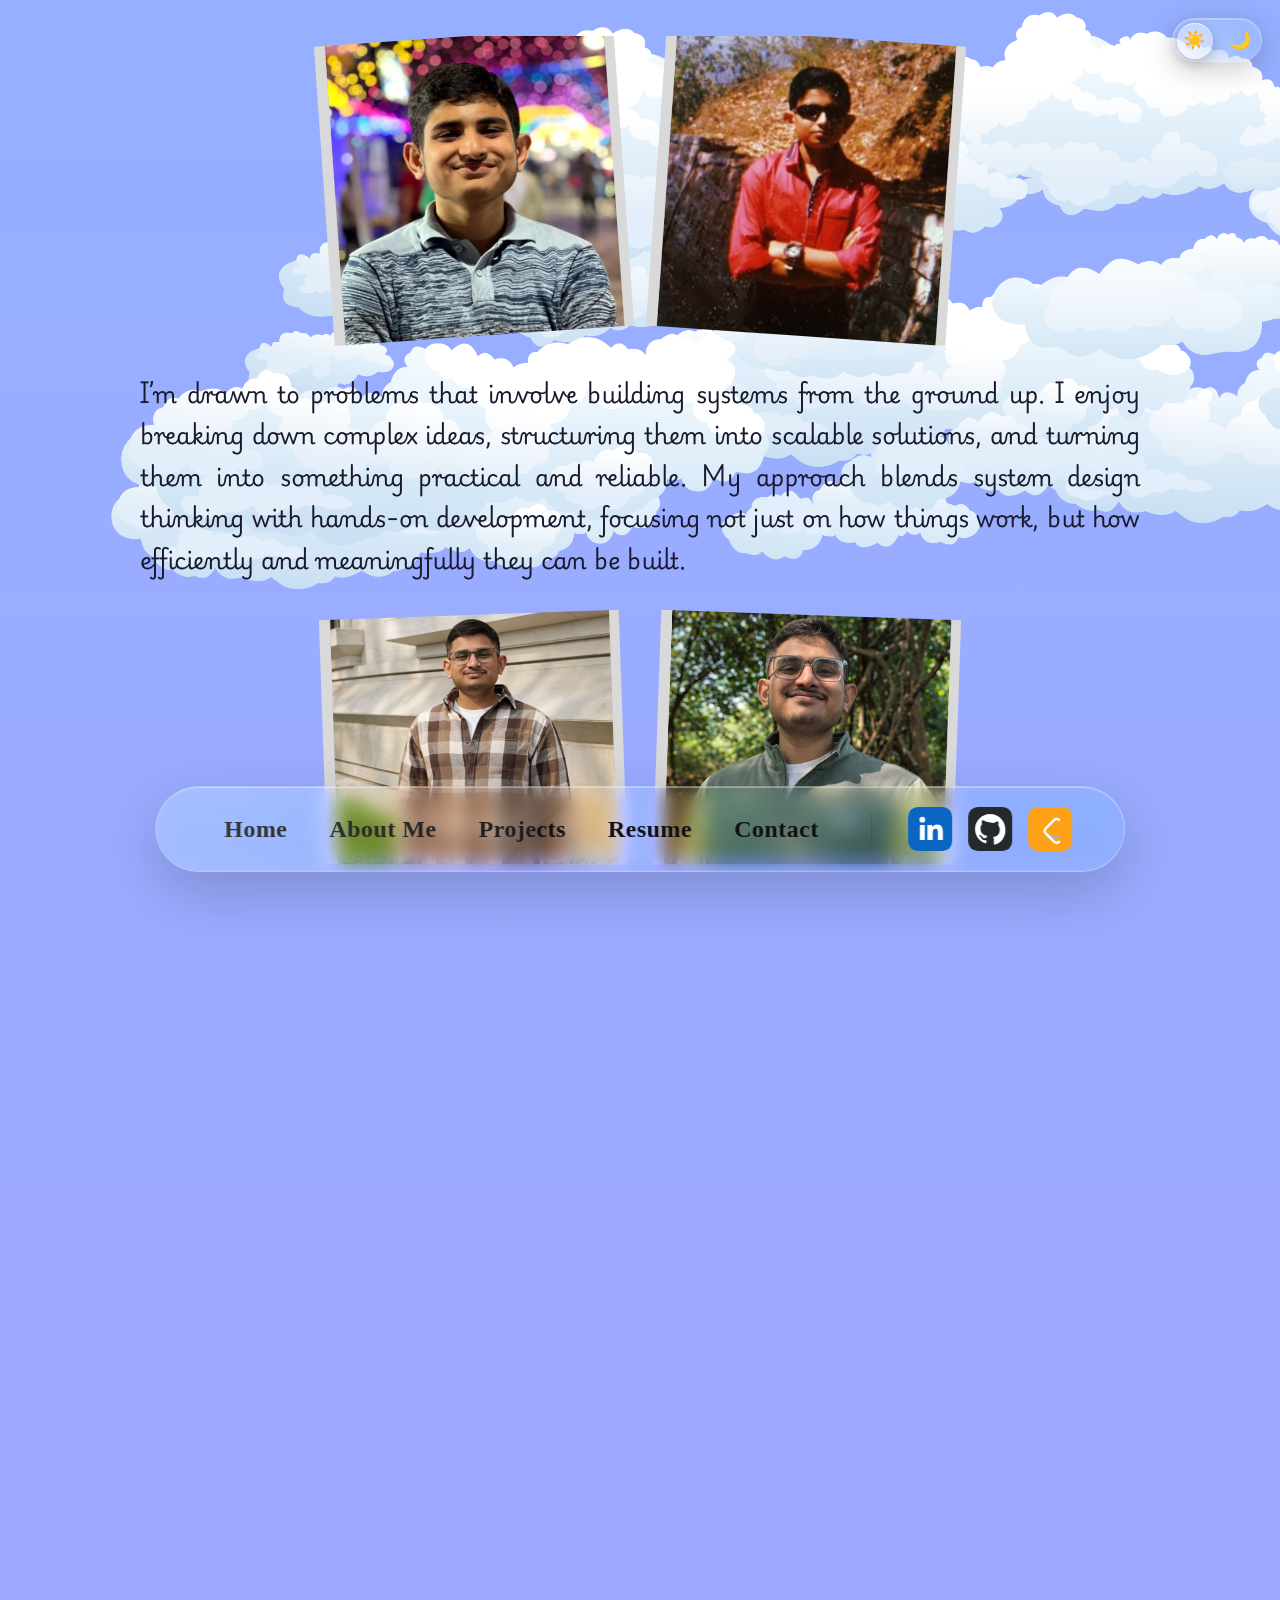
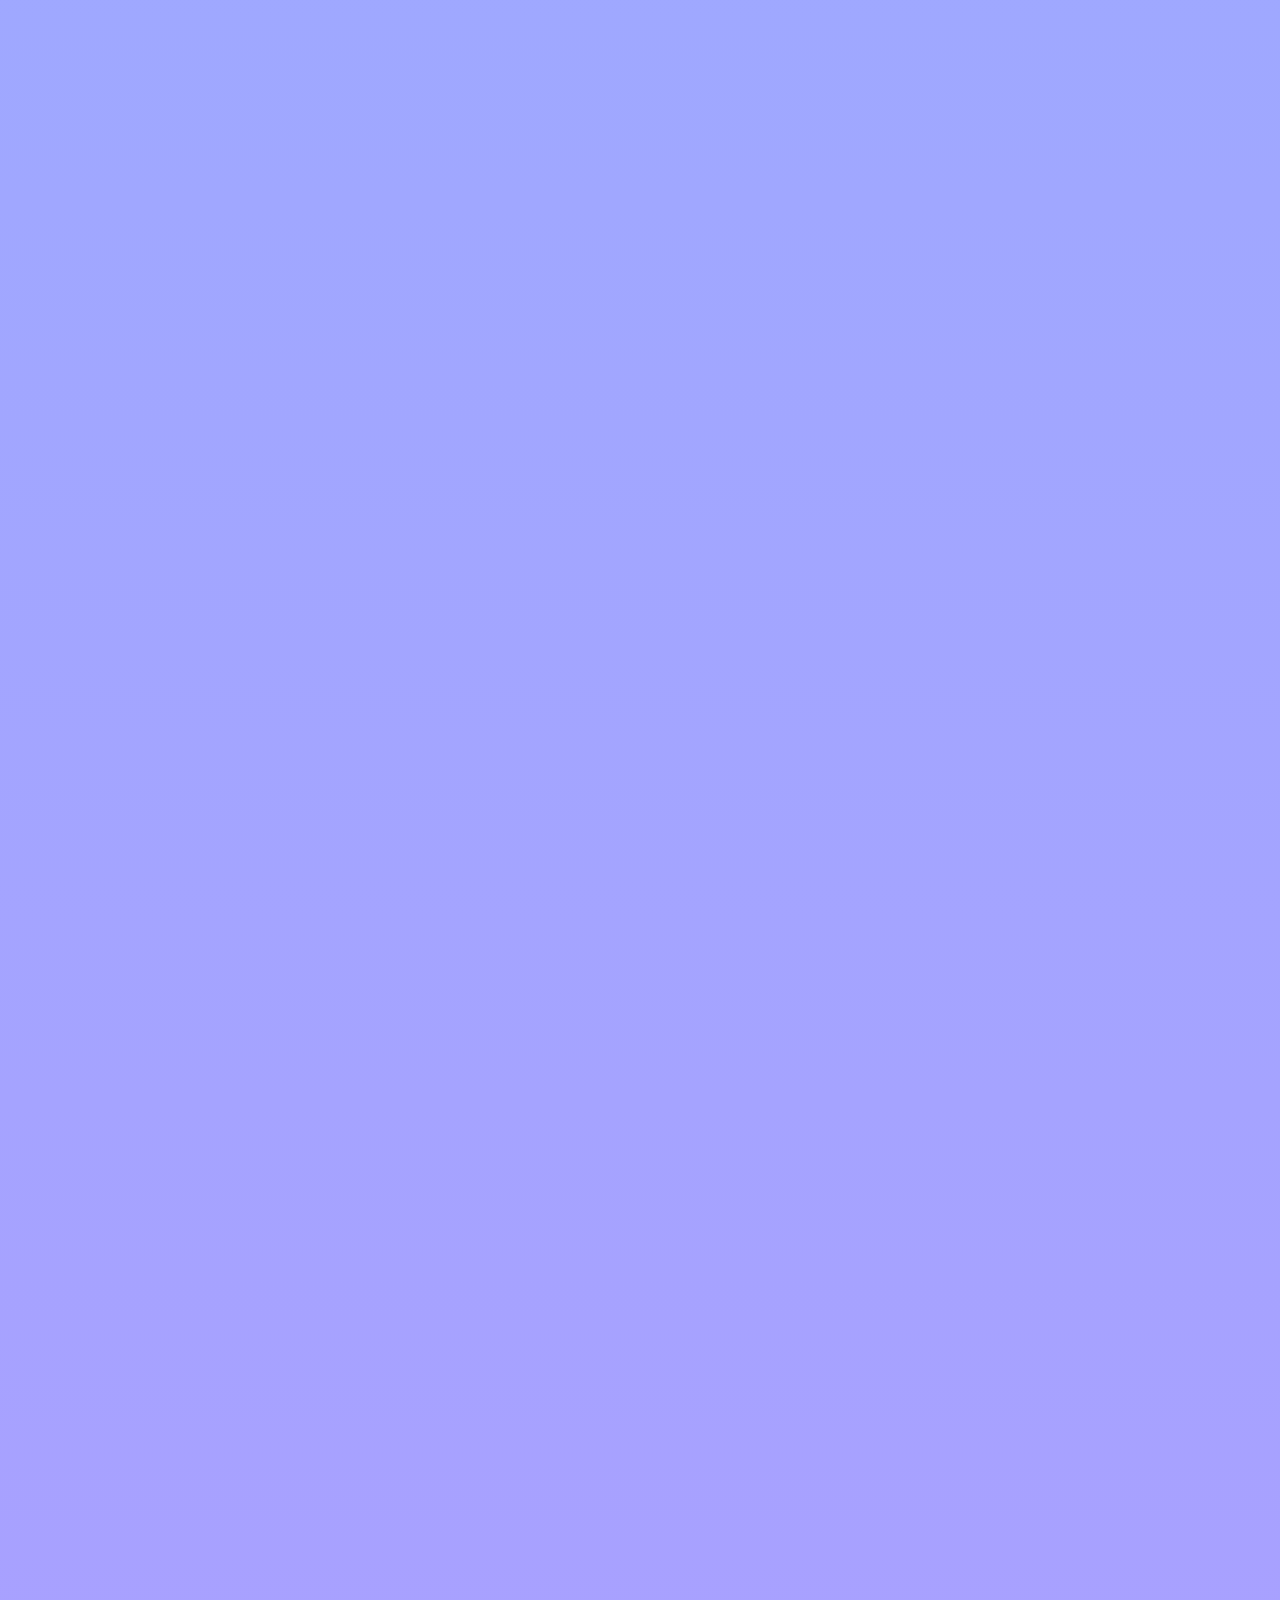
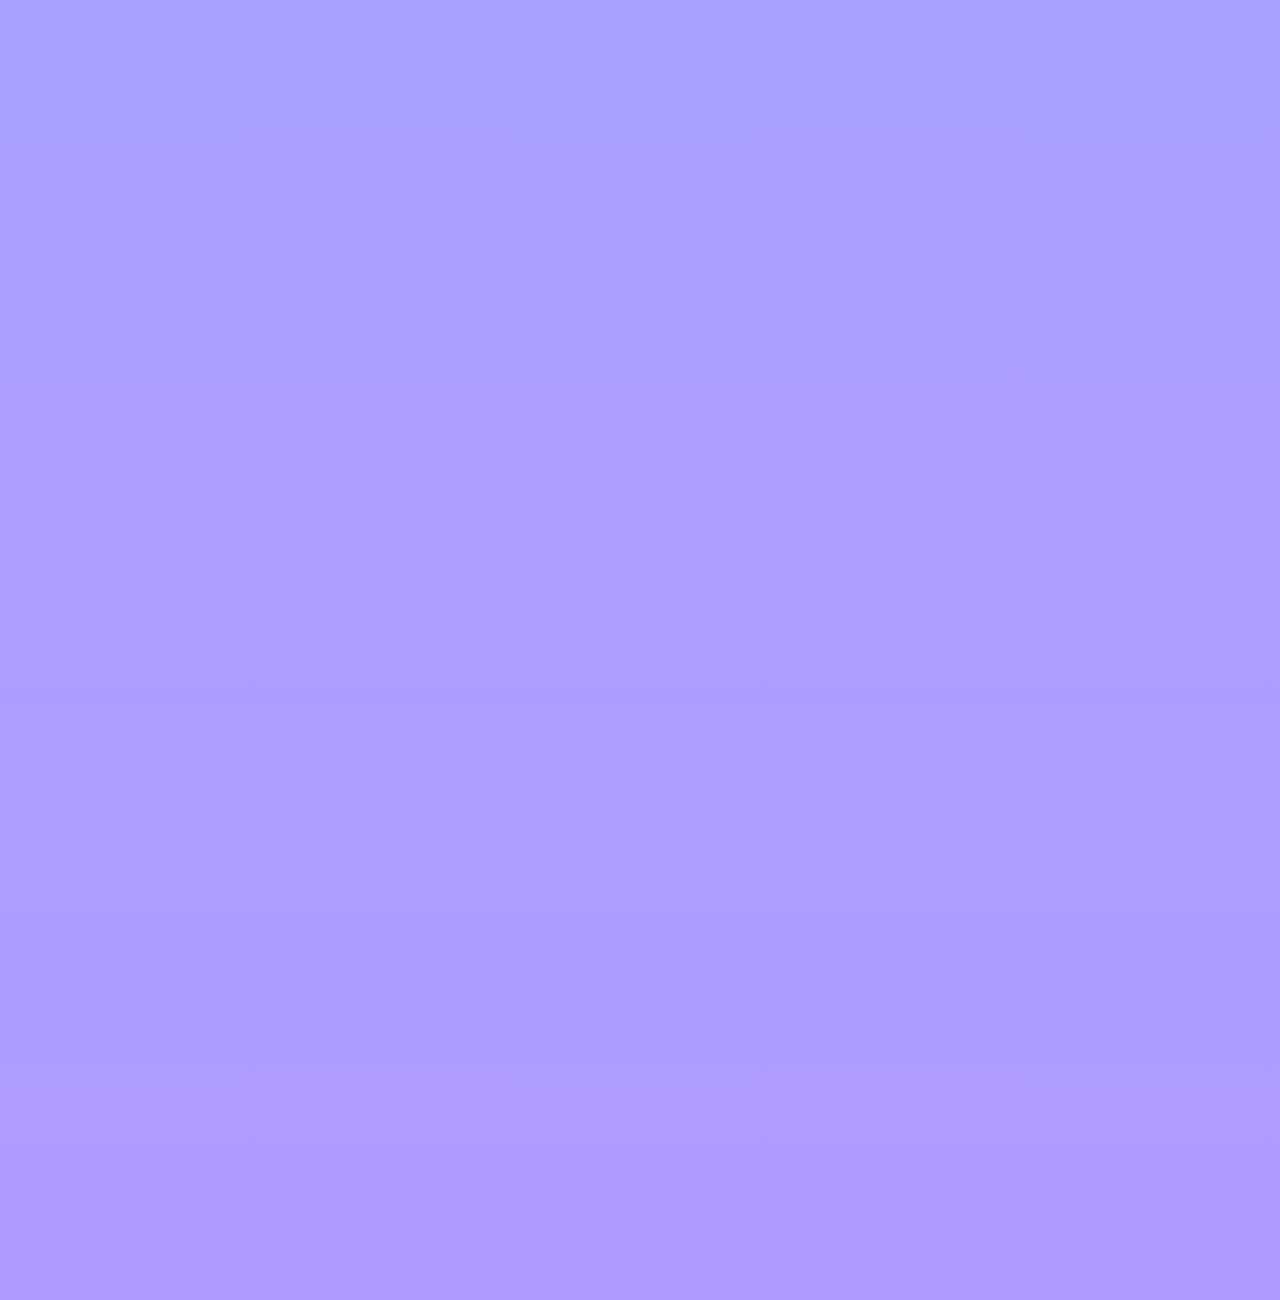
==== about.html @ 03254661 "Initial Commit" ====
<!DOCTYPE html>
<html lang="en" data-theme="light">

<head>
    <meta charset="UTF-8">
    <meta name="viewport" content="width=device-width, initial-scale=1.0">
    <title>About Me — Sushobhit Chattaraj</title>
    <link rel="stylesheet" href="about.css" />
</head>

<body>

    <div id="sky"></div>
    <div class="particles" id="particles"></div>

    <!-- Theme toggle — identical to index -->
    <div class="theme-slider" id="themeBtn">
        <div class="slider-track">
            <span class="icon sun">☀️</span>
            <span class="icon moon">🌙</span>
            <div class="slider-thumb" id="themeThumb"></div>
        </div>
    </div>

    <!-- ── SECTION 1: HERO ── -->
    <div class="about-section" id="sec1">
        <div class="hero-content">
            <p class="hero-intro">
                Hey, I'm <strong>Sushobhit Chattaraj</strong>, a <strong>fresher</strong> passionate about building
                <strong>scalable systems and intelligent applications</strong>. I work across
                <strong>backend development and applied AI</strong>, and have had the opportunity to work with the
                <strong>Indian Army</strong> on real-world systems.
            </p>
            <p class="hero-sub">Let me take you through my personal space.<br>Scroll down to continue</p>
        </div>
        <div class="hero-polaroid" id="heroPolaroid">
        </div>
    </div>

    <!-- ── SECTION 2: 4 photos + text ── -->
    <div class="about-section" id="sec2">
        <div class="photo-text-layout">
            <div class="photo-row top-row">
                <div class="polaroid tilt-left"><img src="i2.jpg" alt="" /></div>
                <div class="polaroid tilt-right"><img src="i3.jpg" alt="" /></div>
            </div>
            <p class="section-para">
                I’m drawn to problems that involve building systems from the ground up.
                I enjoy breaking down complex ideas, structuring them into scalable solutions,
                and turning them into something practical and reliable.
                My approach blends system design thinking with hands-on development,
                focusing not just on how things work, but how efficiently and meaningfully
                they can be built.
            </p>
            <div class="photo-row bottom-row">
                <div class="polaroid tilt-left-sm"><img src="i4.jpg" alt="" /></div>
                <div class="polaroid tilt-right-sm"><img src="i1.jpg" alt="" /></div>
            </div>
        </div>
    </div>

    <!-- ── SECTION 3: 6 photos + text ── -->
    <div class="about-section" id="sec3">
        <div class="photo-text-layout">
            <div class="photo-row top-row three-col">
                <div class="polaroid tilt-left"><img src="i6.jpg" alt="" /></div>
                <div class="polaroid tilt-none"><img src="i7.jpg" alt="" /></div>
                <div class="polaroid tilt-right"><img src="i8.jpg" alt="" /></div>
            </div>
            <p class="section-para">
                Engineering wasn’t always a clear decision, but it grew on me over time. My parents never forced it,
                though
                somewhere along the way they shaped this image in my mind that engineers build things that matter. As I
                explored
                it more, I found myself drawn to problem solving—especially in AI. At the same time, I understood that
                strong
                systems matter just as much, which led me to explore backend development alongside it, building a more
                balanced
                foundation.
            </p>
            <div class="photo-row bottom-row three-col">
                <div class="polaroid tilt-right-sm"><img src="i9.jpg" alt="" /></div>
                <div class="polaroid tilt-none"><img src="i10.jpg" alt="" /></div>
                <div class="polaroid tilt-left-sm"><img src="i11.jpg" alt="" /></div>
            </div>
        </div>
    </div>

    <!-- ── SECTION 4: 4 photos + text ── -->
    <div class="about-section" id="sec4">
        <div class="photo-text-layout">
            <div class="photo-row top-row">
                <div class="polaroid tilt-right"><img src="i12.jpg" alt="" /></div>
                <div class="polaroid tilt-left"><img src="i13.jpg" alt="" /></div>
            </div>
            <p class="section-para">
                Outside of screens, I spend time playing chess and cricket, and occasionally trying my hand at cooking
                my
                favourite meals — usually with friends around. These little breaks help me reset and think differently
                about
                problems and people. And just to be clear, enjoying these things doesn’t necessarily mean I’m good at
                them —
                I mostly just show up, try, and have fun (with very questionable results).
            </p>
            <div class="photo-row bottom-row">
                <div class="polaroid tilt-left-sm"><img src="i14.jpg" alt="" /></div>
                <div class="polaroid tilt-right-sm"><img src="i15.jpg" alt="" /></div>
            </div>
        </div>
    </div>

    <!-- ── SECTION 5: 5 photos + text ── -->
    <div class="about-section" id="sec5">
        <div class="photo-text-layout">
            <div class="photo-row top-row three-col">
                <div class="polaroid tilt-left"><img src="i16.jpg" alt="" /></div>
                <div class="polaroid tilt-right"><img src="i17.jpg" alt="" /></div>
                <div class="polaroid tilt-left-sm"><img src="i18.jpg" alt="" /></div>
            </div>
            <p class="section-para">
               I’m still early in my journey, but I value building things that are thoughtful, efficient, and grounded in real use. For me, progress comes from consistently learning, refining ideas, and turning them into something meaningful over time.
            </p>
            <div class="photo-row bottom-row two-col-center">
                <div class="polaroid tilt-right-sm"><img src="i19.jpg" alt="" /></div>
                <div class="polaroid tilt-left"><img src="i5.jpg" alt="" /></div>
            </div>
        </div>
    </div>

    <div class="about-section" id="sec6">
        <div class="contact-container">
            <div class="contact-content">
                <h2 class="contact-title">Contact</h2>
                <p class="contact-sub">Let's turn ideas into something meaningful</p>
                <div class="contact-links">
                    <a href="mailto:csushobhit5515@gmail.com" class="contact-mail">
                        <svg viewBox="0 0 24 24" fill="none" stroke="currentColor" stroke-width="1.8">
                            <rect x="2" y="4" width="20" height="16" rx="2" />
                            <path d="M2 7l10 7 10-7" />
                        </svg>
                        csushobhit5515@gmail.com
                    </a>
                    <a href="#" class="contact-social" title="LinkedIn">
                        <svg viewBox="0 0 32 32">
                            <rect width="32" height="32" rx="7" fill="#0A66C2" />
                            <path
                                d="M8.5 13h3.6V24H8.5zm1.8-1.7a2.1 2.1 0 1 1 0-4.2 2.1 2.1 0 0 1 0 4.2zm3.7 1.7h3.45v1.51h.05a3.8 3.8 0 0 1 3.4-1.87c3.65 0 4.33 2.4 4.33 5.53V24h-3.6v-5.25c0-1.25-.02-2.86-1.74-2.86-1.75 0-2.02 1.37-2.02 2.77V24H14z"
                                fill="#fff" />
                        </svg>
                    </a>
                </div>
            </div>
            <div class="contact-earth">
                <img src="earth.png" class="earth-img" id="earthImg" alt="Earth" />
            </div>
        </div>
    </div>

 <nav class="glass-nav">
  <div class="nav-links">
    <a href="index.html" class="nav-link">Home</a>
    <a href="about.html" class="nav-link">About Me</a>
    <a href="project.html" class="nav-link">Projects</a>
    <a href="https://drive.google.com/file/d/1rkzDHV0mvofhrqByRTvXyIO78OkvjjfY/view?usp=sharing" class="nav-link" target="_blank" rel="noopener noreferrer">Resume</a>
    <a href="#" class="nav-link" onclick="window.scrollTo({top: document.body.scrollHeight, behavior: 'smooth'}); return false;">Contact</a>
  </div>
  <div class="nav-sep"></div>
  <div class="nav-icons">
    <!-- LinkedIn -->
    <a href="https://www.linkedin.com/in/sushobhit-chattaraj-410b2a253/" class="nav-icon-btn" title="LinkedIn" target="_blank" rel="noopener noreferrer">
      <svg viewBox="0 0 32 32">
        <rect width="32" height="32" rx="7" fill="#0A66C2" />
        <path
          d="M8.5 13h3.6V24H8.5zm1.8-1.7a2.1 2.1 0 1 1 0-4.2 2.1 2.1 0 0 1 0 4.2zm3.7 1.7h3.45v1.51h.05a3.8 3.8 0 0 1 3.4-1.87c3.65 0 4.33 2.4 4.33 5.53V24h-3.6v-5.25c0-1.25-.02-2.86-1.74-2.86-1.75 0-2.02 1.37-2.02 2.77V24H14z"
          fill="#fff" />
      </svg>
    </a>
    <!-- GitHub -->
    <a href="https://github.com/Csushobhit" class="nav-icon-btn" title="GitHub" target="_blank" rel="noopener noreferrer">
      <svg viewBox="0 0 32 32">
        <rect width="32" height="32" rx="7" fill="#24292e" />
        <path fill-rule="evenodd"
          d="M16 5C9.93 5 5 9.93 5 16c0 4.86 3.15 8.98 7.52 10.44.55.1.75-.24.75-.52l-.02-1.84c-3.06.66-3.7-1.47-3.7-1.47-.5-1.27-1.22-1.6-1.22-1.6-1-.68.07-.67.07-.67 1.1.08 1.68 1.13 1.68 1.13.98 1.68 2.57 1.2 3.2.91.1-.7.38-1.19.69-1.46-2.44-.28-5.01-1.22-5.01-5.43 0-1.2.43-2.18 1.13-2.95-.11-.28-.49-1.4.11-2.9 0 0 .92-.3 3.01 1.12A10.47 10.47 0 0 1 16 11.26c.93.01 1.87.13 2.74.37 2.09-1.42 3.01-1.12 3.01-1.12.6 1.5.22 2.62.11 2.9.7.77 1.13 1.75 1.13 2.95 0 4.22-2.57 5.15-5.02 5.42.4.34.74 1.01.74 2.03l-.01 3.02c0 .29.19.63.75.52A10.51 10.51 0 0 0 27 16C27 9.93 22.07 5 16 5z"
          fill="#fff" />
      </svg>
    </a>
    <!-- LeetCode -->
    <a href="https://leetcode.com/u/sushobhitchattaraj/" class="nav-icon-btn" title="LeetCode" target="_blank" rel="noopener noreferrer">
      <svg viewBox="0 0 32 32">
        <rect width="32" height="32" rx="7" fill="#FFA116" />
        <path d="M22.35 22.9H13.5a.9.9 0 0 1 0-1.8h8.85a.9.9 0 1 1 0 1.8z" fill="#B3B3B3" />
        <path
          d="M20.7 27a3.3 3.3 0 0 1-2.35-.98l-6.3-6.3a3.3 3.3 0 0 1 0-4.67l6.3-6.3a3.32 3.32 0 0 1 4.68 0 .9.9 0 0 1-1.27 1.27 1.52 1.52 0 0 0-2.15 0l-6.3 6.3a1.52 1.52 0 0 0 0 2.15l6.3 6.3a1.52 1.52 0 0 0 2.15 0 .9.9 0 0 1 1.27 1.27A3.3 3.3 0 0 1 20.7 27z"
          fill="#fff" />
        <path d="M24.53 19.77H20.1a.9.9 0 1 1 0-1.8h4.43a.9.9 0 1 1 0 1.8z" fill="#FFA116" />
      </svg>
    </a>
  </div>
</nav>
    <!-- Scroll driver — 6 sections × ~100vh each -->
    <div class="scroll-driver"></div>

    <script src="about.js"></script>
</body>

</html>
---- about.css ----
@import url('https://fonts.googleapis.com/css2?family=Roboto+Mono:wght@400;700&family=Space+Grotesk:wght@700&family=EB+Garamond:wght@400;600;700;800&display=swap');
@import url('https://fonts.googleapis.com/css2?family=Playwrite+US+Modern:wght@100..400&display=swap');

/* ── RESET ── */
* {
    margin: 0;
    padding: 0;
    box-sizing: border-box;
}

body {
    min-height: 100vh;
    transition: background 0.8s ease, background-image 0.8s ease, color 0.5s ease;
    overflow-y: auto;
}

html,
body {
    overflow-x: hidden;
}

/* ══════════════════════════════════════════════════════════
   LIGHT MODE
══════════════════════════════════════════════════════════ */
[data-theme="light"] body {
    background-image: linear-gradient(rgb(150, 175, 255), rgb(175, 155, 255));
}

[data-theme="light"] .particles {
    display: none;
}

[data-theme="light"] #sky {
    display: block;
}

/* ══════════════════════════════════════════════════════════
   DARK MODE
══════════════════════════════════════════════════════════ */
[data-theme="dark"] body {
    background: radial-gradient(ellipse at bottom,
            #061427 0%,
            #020611 45%,
            #000000 100%);
}

[data-theme="dark"] body::before {
    content: "";
    position: fixed;
    width: 100%;
    height: 100%;
    background: radial-gradient(circle at 50% 85%, rgba(20, 60, 160, 0.10), transparent 10%);
    pointer-events: none;
    z-index: 0;
}

[data-theme="dark"] body::after {
    content: "";
    position: fixed;
    width: 100%;
    height: 100%;
    background: radial-gradient(circle, transparent 10%, rgba(0, 0, 0, 0.65));
    pointer-events: none;
    z-index: 1;
}

[data-theme="dark"] #sky {
    display: none;
}

[data-theme="dark"] .particles {
    display: block;
}

/* ══════════════════════════════════════════════════════════
   SKY & CLOUDS
══════════════════════════════════════════════════════════ */
#sky {
    height: 100vh;
    width: 100vw;
    position: fixed;
    top: 0;
    left: 0;
    z-index: 0;
}

@keyframes moveUp {
    from {
        transform: translateY(0);
    }

    to {
        transform: translateY(-100vh);
    }
}

@keyframes fadeIn {
    from {
        opacity: 0;
    }

    to {
        opacity: 1;
    }
}

.cloud {
    position: absolute;
    opacity: 0;
    animation: moveUp 60s linear infinite, fadeIn 2s ease-in forwards;
}

/* ══════════════════════════════════════════════════════════
   PARTICLES / STARS / METEORS
══════════════════════════════════════════════════════════ */
.particles {
    position: fixed;
    top: 0;
    left: 0;
    width: 100vw;
    height: 100vh;
    z-index: 2;
    pointer-events: none;
}

.star {
    position: absolute;
    background: rgba(255, 255, 255, 0.8);
    border-radius: 50%;
    box-shadow: 0 0 12px rgba(255, 255, 255, 0.7);
}

@keyframes twinkle {

    0%,
    100% {
        opacity: 0.8;
        transform: scale(1);
    }

    50% {
        opacity: 0.3;
        transform: scale(1.2);
    }
}

@keyframes drift {
    0% {
        transform: translate(0, 0);
    }

    50% {
        transform: translate(20px, -30px);
    }

    100% {
        transform: translate(0, 0);
    }
}

.meteor {
    position: absolute;
    width: 4px;
    height: 140px;
    background: linear-gradient(rgba(255, 255, 255, 1), rgba(255, 255, 255, 0.5), transparent);
    opacity: 0;
    transform: rotate(45deg);
    pointer-events: none;
    box-shadow: 0 0 12px rgba(255, 255, 255, 0.8);
}

@keyframes meteorFall {
    0% {
        opacity: 0;
        transform: translate(0, 0) rotate(45deg);
    }

    10% {
        opacity: 1;
    }

    90% {
        opacity: 1;
    }

    100% {
        opacity: 0;
        transform: translate(-800px, 800px) rotate(45deg);
    }
}

/* ══════════════════════════════════════════════════════════
   THEME TOGGLE — identical to index
══════════════════════════════════════════════════════════ */
.theme-slider {
    position: fixed;
    top: 18px;
    right: 18px;
    z-index: 100;
    width: 90px;
    height: 44px;
    cursor: pointer;
}

.slider-track {
    width: 100%;
    height: 100%;
    border-radius: 999px;
    display: flex;
    align-items: center;
    justify-content: space-between;
    padding: 0 10px;
    background: rgba(255, 255, 255, 0.10);
    backdrop-filter: blur(24px) saturate(180%);
    -webkit-backdrop-filter: blur(24px) saturate(180%);
    border: 1px solid rgba(255, 255, 255, 0.25);
    box-shadow:
        inset 0 1px 0 rgba(255, 255, 255, 0.3),
        0 8px 30px rgba(0, 0, 0, 0.2);
    position: relative;
}

.icon {
    font-size: 18px;
    z-index: 2;
}

.slider-thumb {
    position: absolute;
    top: 4px;
    left: 4px;
    width: 36px;
    height: 36px;
    border-radius: 50%;
    background: rgba(255, 255, 255, 0.35);
    backdrop-filter: blur(16px);
    -webkit-backdrop-filter: blur(16px);
    box-shadow:
        inset 0 1px 0 rgba(255, 255, 255, 0.6),
        0 4px 14px rgba(0, 0, 0, 0.25);
    transition: transform 0.4s cubic-bezier(0.4, 0, 0.2, 1);
}

[data-theme="dark"] .slider-thumb {
    transform: translateX(46px);
}

/* ══════════════════════════════════════════════════════════
   GLASSMORPHIC NAVBAR — identical to index
══════════════════════════════════════════════════════════ */
.glass-nav {
    position: fixed;
    bottom: 28px;
    left: 50%;
    transform: translateX(-50%);
    z-index: 60;
    display: flex;
    align-items: center;
    gap: 36px;
    padding: 20px 52px;
    background: rgba(255, 255, 255, 0.06);
    backdrop-filter: blur(10px) saturate(200%);
    -webkit-backdrop-filter: blur(40px) saturate(200%);
    border: 1px solid rgba(255, 255, 255, 0.25);
    border-radius: 999px;
    box-shadow:
        inset 0 1px 0 rgba(255, 255, 255, 0.35),
        inset 0 -1px 0 rgba(255, 255, 255, 0.08),
        0 20px 60px rgba(0, 0, 0, 0.18);
}

.glass-nav::before {
    content: '';
    position: absolute;
    inset: 0;
    border-radius: inherit;
    background: linear-gradient(135deg,
            rgba(255, 255, 255, 0.20) 0%,
            rgba(255, 255, 255, 0.05) 40%,
            transparent 10%);
    pointer-events: none;
}

[data-theme="dark"] .glass-nav {
    background: rgba(10, 18, 45, 0.35);
    border-color: rgba(255, 255, 255, 0.10);
    box-shadow:
        inset 0 1px 0 rgba(255, 255, 255, 0.10),
        inset 0 -1px 0 rgba(255, 255, 255, 0.04),
        0 20px 70px rgba(0, 0, 0, 0.65);
}

.nav-links {
    display: flex;
    gap: 10px;
}

.nav-link {
    font-family: Georgia, 'Times New Roman', Times, serif;
    font-size: 24px;
    font-weight: 600;
    color: #111;
    text-decoration: none;
    padding: 8px 16px;
    border-radius: 12px;
    white-space: nowrap;
    letter-spacing: 0.02em;
    transition: color 0.2s ease, background 0.2s ease;
}

.nav-link:hover {
    color: #4f46e5;
    background: rgba(99, 102, 241, 0.08);
}

.nav-link--active {
    color: #4f46e5;
    background: rgba(99, 102, 241, 0.08);
}

[data-theme="dark"] .nav-link {
    color: #e6e6f0;
}

[data-theme="dark"] .nav-link:hover,
[data-theme="dark"] .nav-link--active {
    color: #a5b4fc;
    background: rgba(165, 180, 252, 0.08);
}

.nav-sep {
    width: 1px;
    height: 32px;
    background: rgba(0, 0, 0, 0.12);
    flex-shrink: 0;
}

[data-theme="dark"] .nav-sep {
    background: rgba(255, 255, 255, 0.10);
}

.nav-icons {
    display: flex;
    gap: 16px;
    align-items: center;
}

.nav-icon-btn {
    width: 44px;
    height: 44px;
    display: flex;
    align-items: center;
    justify-content: center;
    border-radius: 12px;
    transition: transform 0.22s cubic-bezier(0.34, 1.56, 0.64, 1), box-shadow 0.22s ease;
}

.nav-icon-btn:hover {
    transform: scale(1.15) translateY(-3px);
    box-shadow: 0 12px 28px rgba(0, 0, 0, 0.28);
}

.nav-icon-btn svg {
    width: 100%;
    height: 100%;
    border-radius: 8px;
    display: block;
}

/* ══════════════════════════════════════════════════════════
   SCROLL DRIVER
══════════════════════════════════════════════════════════ */
.scroll-driver {
    height: 500vh;
    position: relative;
    z-index: 0;
    pointer-events: none;
}

/* ══════════════════════════════════════════════════════════
   SECTIONS — base: fixed, centered, hidden
══════════════════════════════════════════════════════════ */
.about-section {
    position: fixed;
    inset: 0;
    z-index: 5;
    display: flex;
    align-items: center;
    justify-content: center;
}




/* ══════════════════════════════════════════════════════════
   SECTION 1 — HERO
══════════════════════════════════════════════════════════ */
.hero-content {
    text-align: center;
    max-width: 10000px;
    padding: 0 5%;
    z-index: 6;
    transform: translateY(0);
    opacity: 1;
    transition: opacity 0.8s ease, transform 0.8s ease;
}

.hero-intro {
    font-family: 'EB Garamond', serif;
    font-size: clamp(34px, 5vw, 80px);
    color: #fff;
    line-height: 1.6;
    letter-spacing: 0.01em;
    text-shadow: 0 2px 20px rgba(0, 0, 0, 0.25);
}

.hero-intro strong {
    font-weight: 800;
}

[data-theme="light"] .hero-intro {
    color: #1a1a2e;
    text-shadow: none;
}

.hero-sub {
    margin-top: 32px;
    font-family: 'Playwrite US Modern', monospace;
    font-size: clamp(20px, 2.5vw, 32px);
    color: rgba(0,0, 0, 0.7);
    max-width: 10000px;
    line-height: 1.7;
}

[data-theme="light"] .hero-sub {
    color: rgba(30, 30, 60, 0.55);
}

/* Hero polaroid — centered, fades in */
.hero-polaroid {
    position: absolute;
    top: 50%;
    left: 50%;
    transform: translate(-50%, -50%);
    z-index: 4;
    opacity: 0;
    animation: heroPhotoIn 1.2s ease 0.4s forwards;
}

@keyframes heroPhotoIn {
    from {
        opacity: 0;
        transform: translate(-50%, -44%) scale(0.88) rotate(-3deg);
    }

    to {
        opacity: 1;
        transform: translate(-50%, -50%) scale(1) rotate(-2deg);
    }
}

/* When hero text is shown, polaroid sits below */
#sec1 .hero-content {
    position: relative;
    z-index: 7;
}


.polaroid {
    display: inline-block;
}

.polaroid img {
    display: block;
    width: 300px;
    height: 300px;
    object-fit: cover;
}

/* Hero polaroid is slightly larger */
.hero-polaroid .polaroid img {
    width: 320px;
    height: 320px;
}

/* Tilt variants */
.tilt-left {
    transform: rotate(-4deg);
}

.tilt-right {
    transform: rotate(4deg);
}

.tilt-left-sm {
    transform: rotate(-2deg);
}

.tilt-right-sm {
    transform: rotate(2deg);
}

.tilt-none {
    transform: rotate(0deg);
}

/* ══════════════════════════════════════════════════════════
   PHOTO + TEXT LAYOUT (sections 2–5)
══════════════════════════════════════════════════════════ */
.photo-text-layout {
    display: flex;
    flex-direction: column;
    align-items: center;
    gap: 36px;
    width: 100%;
    max-height: 92vh;
    padding: 0 5% 90px;
    overflow: hidden;

}



/* photo rows */
.photo-row {
    display: flex;
    gap: 32px;
    justify-content: center;
    align-items: flex-end;
}

.photo-row.three-col {
    gap: 24px;
}

.photo-row.three-col .polaroid img {
    width: 340px;
    height: 380px;
}

.photo-row.two-col-center {
    gap: 40px;
}

/* centered paragraph between rows */
.section-para {
    font-family: 'Playwrite US Modern', monospace;
    font-size: clamp(16px, 1.8vw, 24px);
    line-height: 1.8;
    color: #fff;
    text-align: justify;
    max-width: 1000px;
    text-shadow: 0 2px 16px rgba(0, 0, 0, 0.2);
}

[data-theme="light"] .section-para {
    color: #1a1a2e;
    text-shadow: none;
}


#sec6 {
    align-items: flex-start;
    overflow: visible;
}

.contact-container {
    display: flex;
    flex-direction: column;
    width: 100%;
    height: 100%;
    position: relative;
    overflow: visible;
    transform: translateY(50px);
    opacity: 0;
    transition:
        opacity 0.8s ease 0.1s,
        transform 0.8s ease 0.1s;
}

#sec6.sect-visible .contact-container {
    transform: translateY(0);
    opacity: 1;
}

.contact-content {
    padding: 8vh 8%;
    display: flex;
    flex-direction: column;
    gap: 18px;
    flex: 1;
    align-items: center;
    text-align: center;
}

.contact-title {
    font-family: 'EB Garamond', serif;
    font-size: clamp(64px, 9vw, 120px);
    font-weight: 800;
    line-height: 1;
    color: #111;
}

[data-theme="dark"] .contact-title {
    color: #e6e9ff;
}

.contact-sub {
    font-family: 'Playwrite US Modern', monospace;
    font-size: clamp(28px, 3.5vw, 48px);
    color: rgba(0, 0, 0, 0.6);
    text-align: center;
    max-width: 2000px;
}

[data-theme="dark"] .contact-sub {
    color: rgba(220, 225, 255, 0.7);
}

.contact-links {
    display: flex;
    align-items: center;
    gap: 28px;
    margin-top: 8px;
    justify-content: center;
}

.contact-mail {
    display: flex;
    align-items: center;
    gap: 12px;
    font-family: 'Roboto Mono', monospace;
    font-size: clamp(20px, 2.4vw, 32px);
    color: #111;
    text-decoration: none;
    border-bottom: 1px solid rgba(0, 0, 0, 0.25);
    padding-bottom: 2px;
    transition: color 0.2s ease, border-color 0.2s ease;
}

.contact-mail svg {
    width: 22px;
    height: 22px;
    flex-shrink: 0;
}

.contact-mail:hover {
    color: #4f46e5;
    border-color: #4f46e5;
}

[data-theme="dark"] .contact-mail {
    color: #c7d2fe;
    border-color: rgba(199, 210, 254, 0.3);
}

[data-theme="dark"] .contact-mail:hover {
    color: #a5b4fc;
    border-color: #a5b4fc;
}

.contact-social {
    width: 44px;
    height: 44px;
    display: flex;
    align-items: center;
    justify-content: center;
    border-radius: 12px;
    transition: transform 0.22s cubic-bezier(0.34, 1.56, 0.64, 1), box-shadow 0.22s ease;
}

.contact-social:hover {
    transform: scale(1.15) translateY(-3px);
    box-shadow: 0 12px 28px rgba(0, 0, 0, 0.28);
}

.contact-social svg {
    width: 44px;
    height: 44px;
    border-radius: 8px;
}

.contact-earth {
    position: absolute;
    bottom: -80px;
    left: 0;
    width: 100%;
    display: flex;
    justify-content: center;
}

.earth-img {
    width: 100%;
    max-width: 100vw;
    max-height: 125vh;
    object-fit: cover;
    object-position: top center;
    display: block;
}

/* ══════════════════════════════════════════════════════════
   TRANSITION STATES
══════════════════════════════════════════════════════════ */

/* Default hidden state for all sections */



.about-section.sect-hidden {
    opacity: 0;
    pointer-events: none;
    visibility: hidden;
}

.about-section.sect-visible {
    opacity: 1;
    pointer-events: auto;
    visibility: visible;
}

.about-section.sect-exit-out {
    animation: sectionExitOut 0.5s cubic-bezier(0.4, 0, 0.6, 1) forwards;
}

.about-section.sect-exit-in {
    animation: sectionExitIn 0.5s cubic-bezier(0.4, 0, 0.6, 1) forwards;
}

@keyframes sectionExitOut {
    from {
        opacity: 1;
        transform: scale(1);
    }

    to {
        opacity: 0;
        transform: scale(1.14);
    }
}

@keyframes sectionExitIn {
    from {
        opacity: 1;
        transform: scale(1);
    }

    to {
        opacity: 0;
        transform: scale(0.88);
    }
}



/* Two-column rows */
.photo-row .polaroid:nth-child(1) {
    --tx: -160px;
    --ty: 0px;
}

.photo-row .polaroid:nth-child(2) {
    --tx: 160px;
    --ty: 0px;
}

/* Three-column rows */
.photo-row.three-col .polaroid:nth-child(1) {
    --tx: -240px;
    --ty: 0px;
}

.photo-row.three-col .polaroid:nth-child(2) {
    --tx: 0px;
    --ty: 0px;
}

.photo-row.three-col .polaroid:nth-child(3) {
    --tx: 240px;
    --ty: 0px;
}

/* Top rows go up, bottom rows go down */
.photo-row.top-row {
    --row-dir: -1;
}

.photo-row.bottom-row {
    --row-dir: 1;
}


/* Stagger each polaroid slightly */
.is-entering .photo-row .polaroid:nth-child(1) {
    --pd: 0.05s;
}

.is-entering .photo-row .polaroid:nth-child(2) {
    --pd: 0.12s;
}

.is-entering .photo-row .polaroid:nth-child(3) {
    --pd: 0.19s;
}





.sect-entering .section-para,
.sect-entering .hero-intro,
.sect-entering .hero-sub,
.sect-entering .contact-title,
.sect-entering .contact-sub,
.sect-entering .contact-links {
    animation: textFadeIn 0.6s ease 0.35s forwards;
    opacity: 0;
}

.sect-entering #heroPolaroid {
    animation: heroPhotoIn 0.8s cubic-bezier(0.22, 1, 0.36, 1) 0.1s forwards;
    opacity: 0;
}


@keyframes textFadeIn {
    from {
        opacity: 0;
        transform: translateY(12px);
    }

    to {
        opacity: 1;
        transform: translateY(0);
    }
}

#sec6 {
    position: fixed;
    inset: 0;
    z-index: 5;
}

#sec6.sect-visible {
    z-index: 10;
}

[data-theme="dark"] .hero-sub {
    color: rgba(220, 225, 255, 0.75);
}
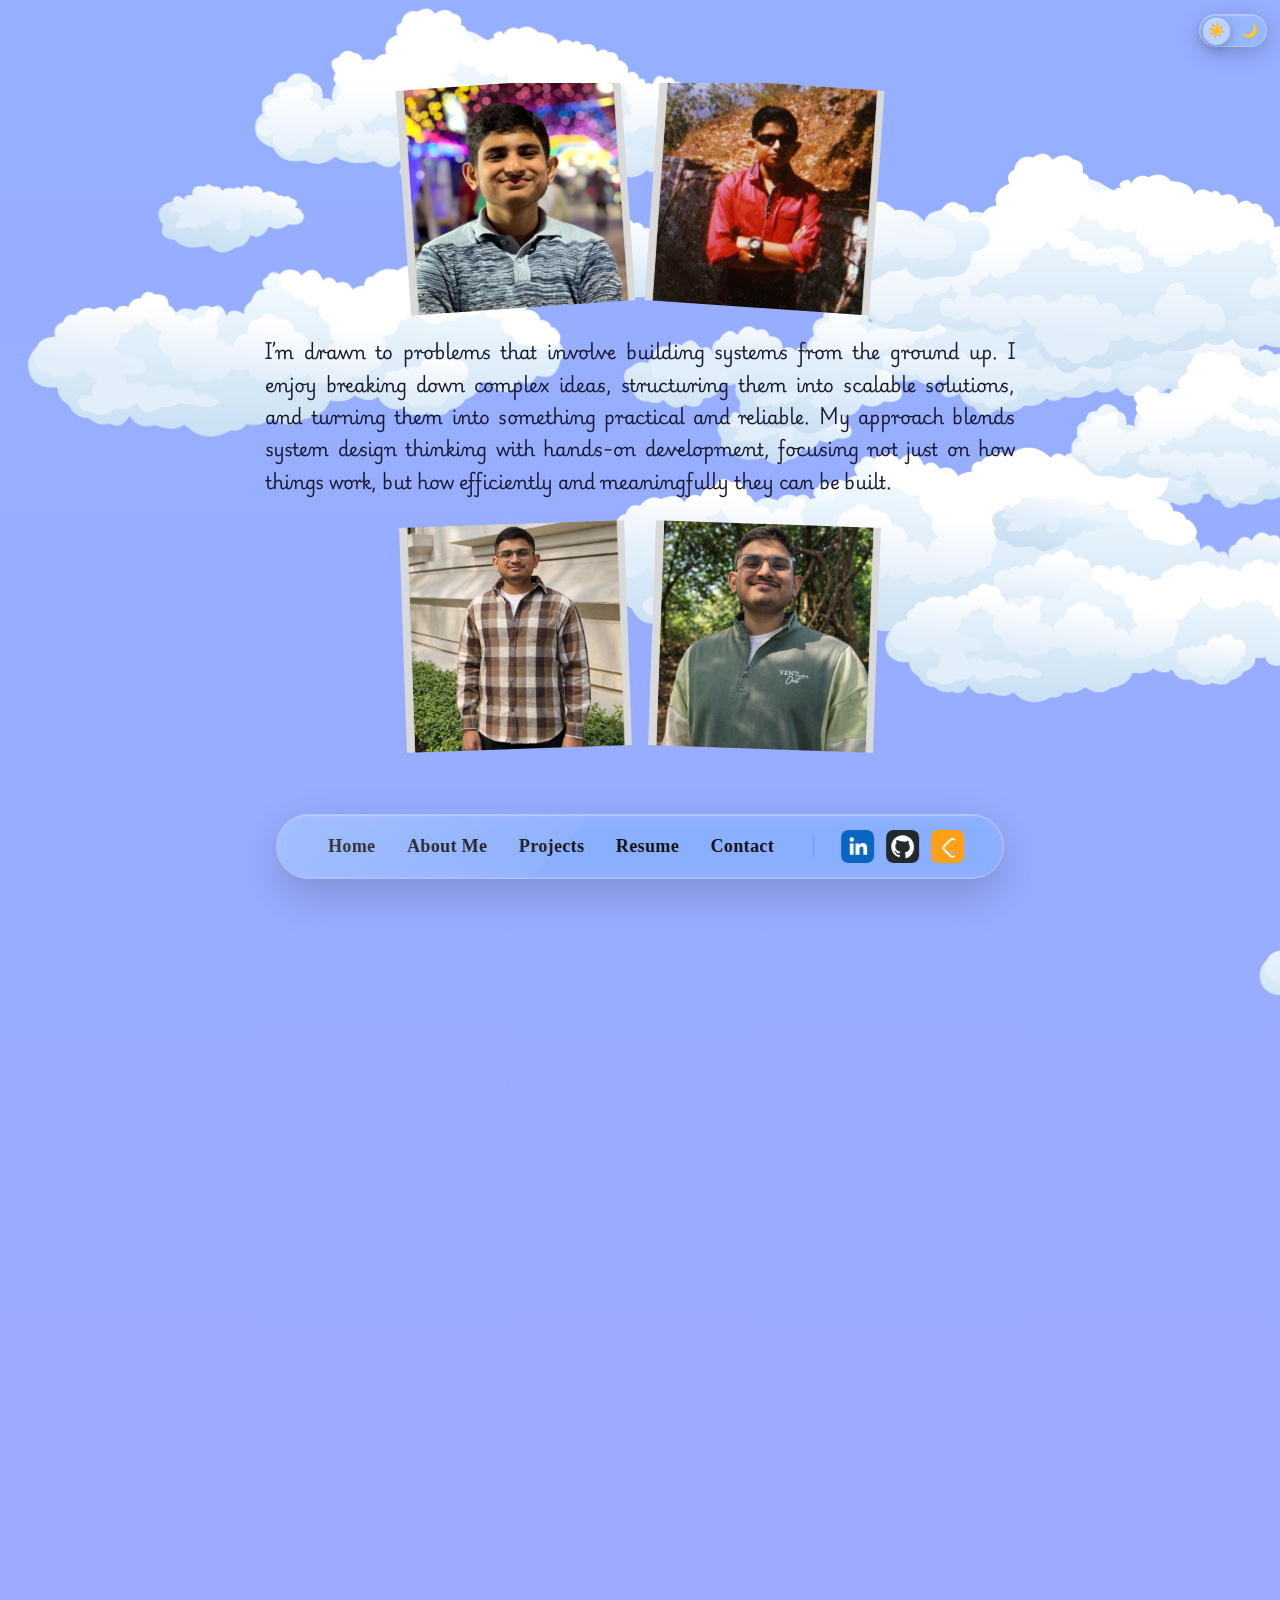
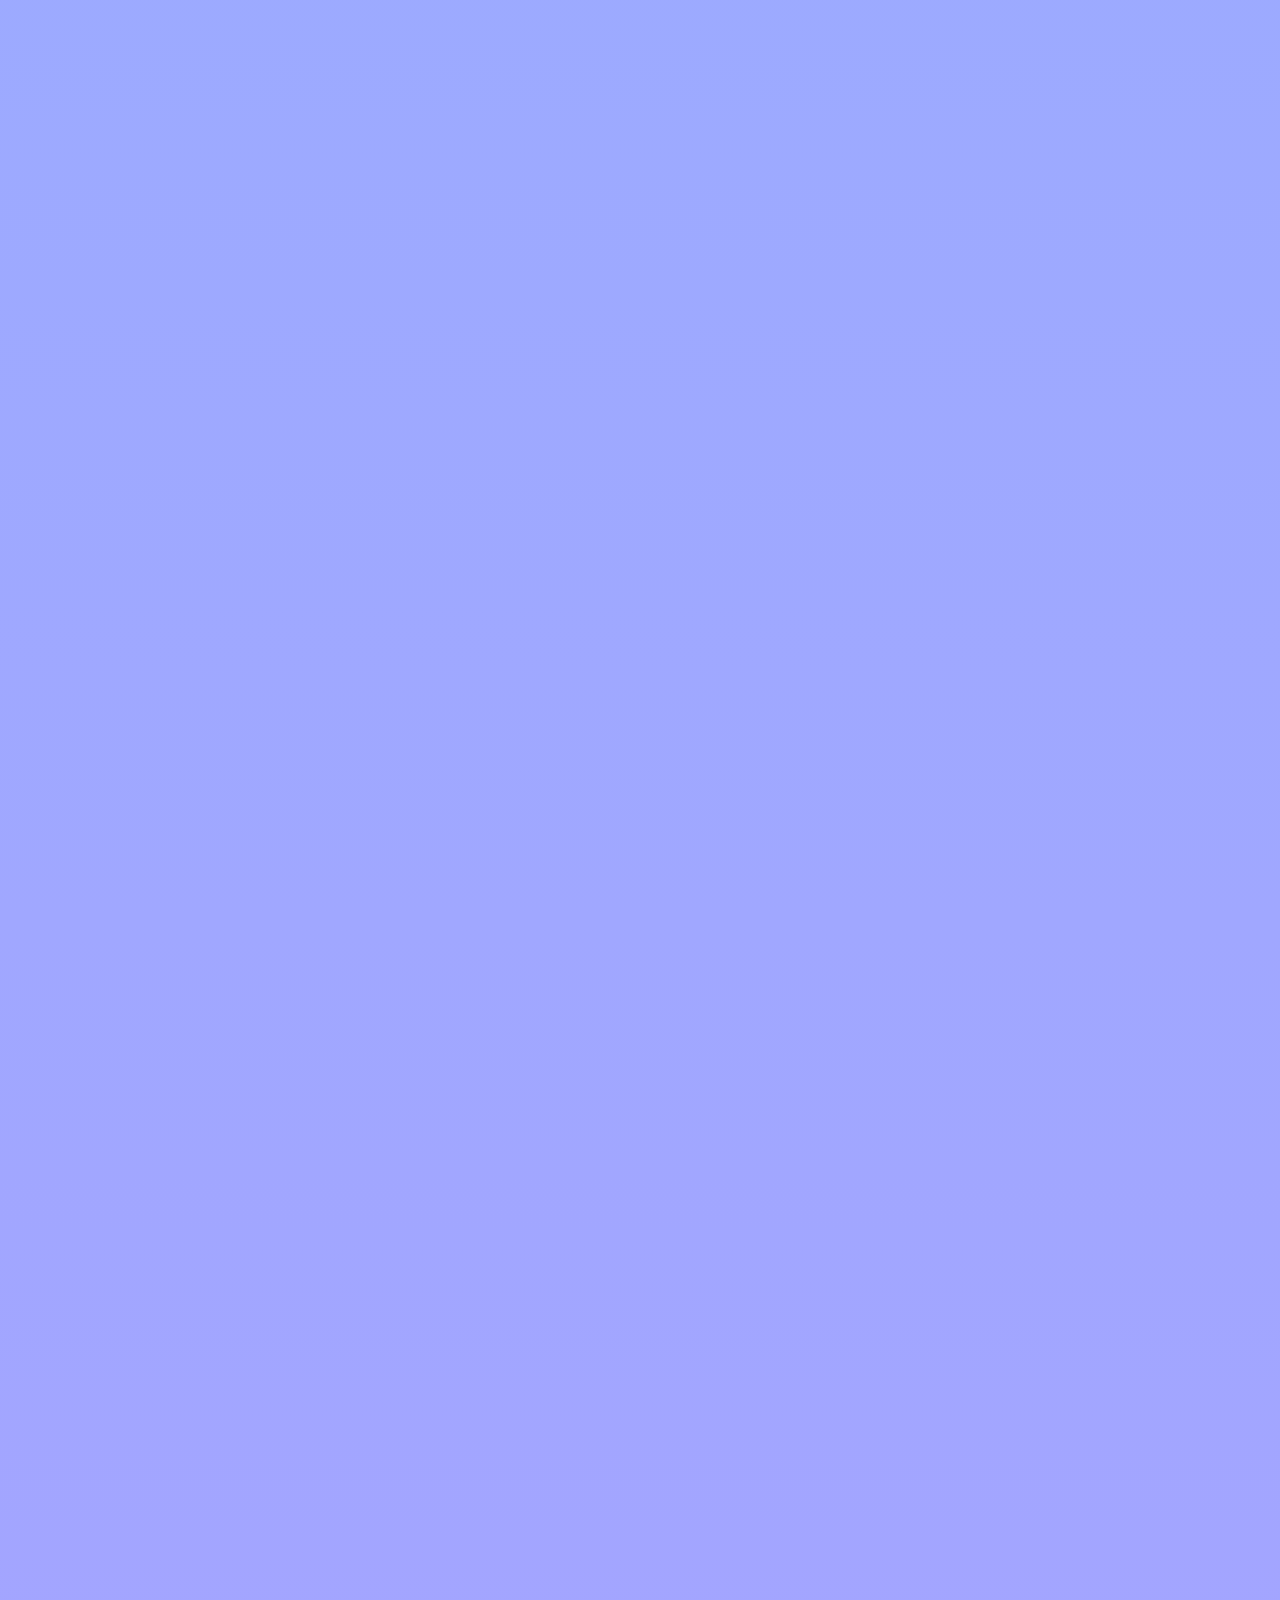
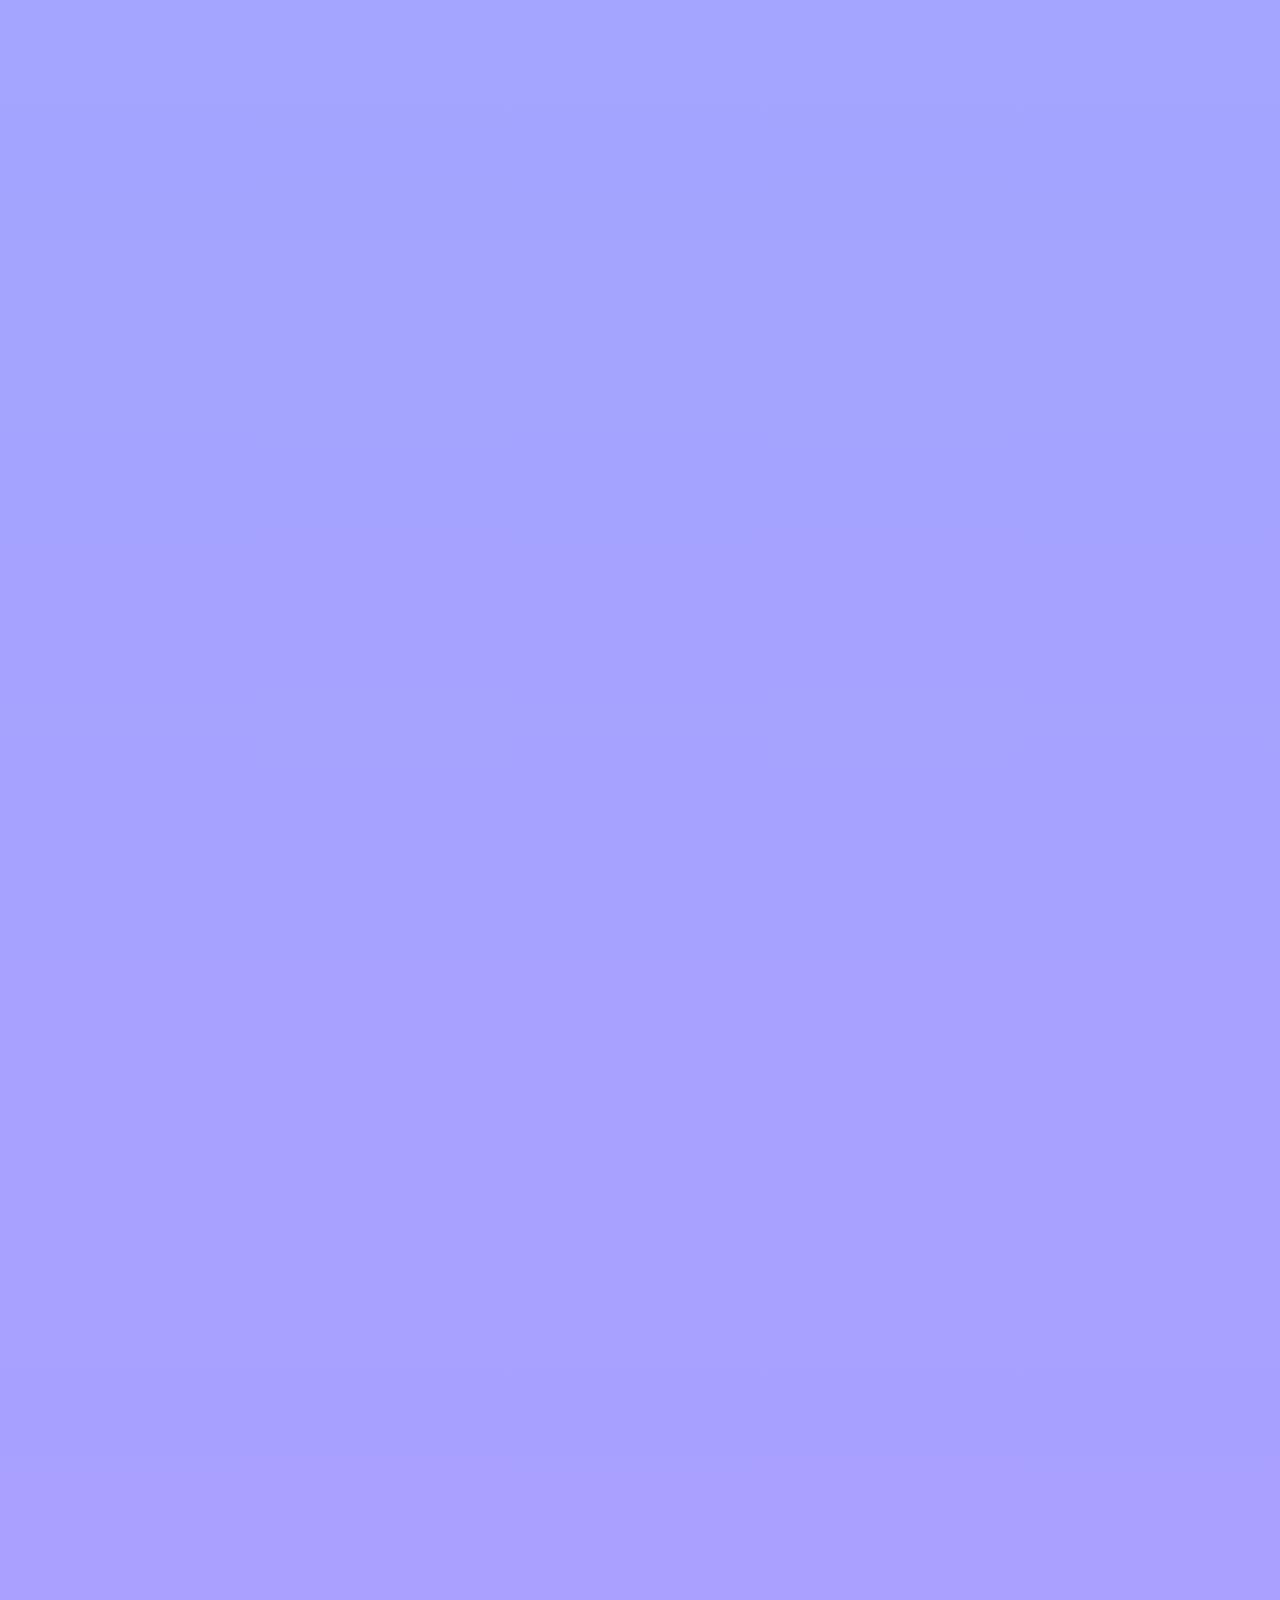
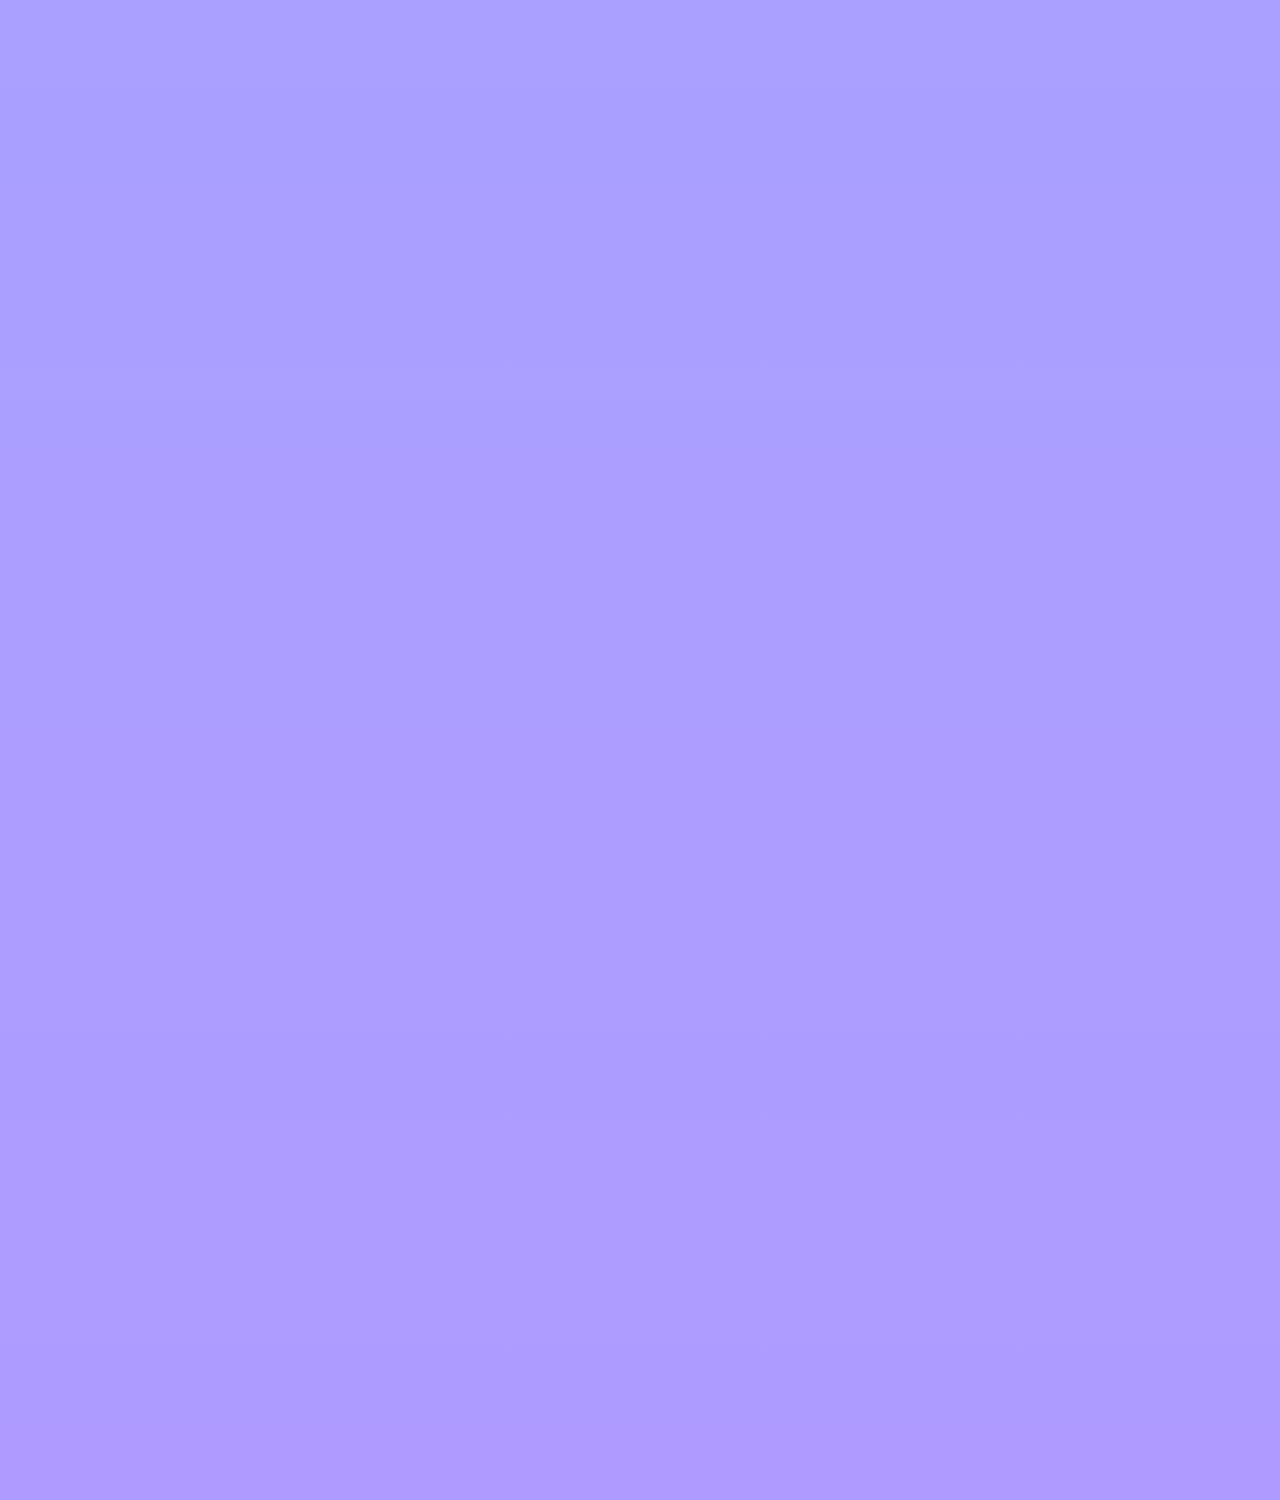
==== commit 2a26574e: "changed sizes" ====
--- a/about.html
+++ b/about.html
@@ -140,7 +140,7 @@
                         </svg>
                         csushobhit5515@gmail.com
                     </a>
-                    <a href="#" class="contact-social" title="LinkedIn">
+                    <a href="https://www.linkedin.com/in/sushobhit-chattaraj-410b2a253" class="contact-social" title="LinkedIn">
                         <svg viewBox="0 0 32 32">
                             <rect width="32" height="32" rx="7" fill="#0A66C2" />
                             <path
--- a/about.css
+++ b/about.css
@@ -1,5 +1,11 @@
 @import url('https://fonts.googleapis.com/css2?family=Roboto+Mono:wght@400;700&family=Space+Grotesk:wght@700&family=EB+Garamond:wght@400;600;700;800&display=swap');
 @import url('https://fonts.googleapis.com/css2?family=Playwrite+US+Modern:wght@100..400&display=swap');
+
+/* ══════════════════════════════════════════════════════════
+   CALIBRATED FOR 100% BROWSER ZOOM
+   (originally designed at 75% zoom → all px values ×0.75,
+    vw coefficients ×1.333 to preserve visual proportions)
+══════════════════════════════════════════════════════════ */
 
 /* ── RESET ── */
 * {
@@ -19,9 +25,7 @@
     overflow-x: hidden;
 }
 
-/* ══════════════════════════════════════════════════════════
-   LIGHT MODE
-══════════════════════════════════════════════════════════ */
+
 [data-theme="light"] body {
     background-image: linear-gradient(rgb(150, 175, 255), rgb(175, 155, 255));
 }
@@ -34,9 +38,7 @@
     display: block;
 }
 
-/* ══════════════════════════════════════════════════════════
-   DARK MODE
-══════════════════════════════════════════════════════════ */
+
 [data-theme="dark"] body {
     background: radial-gradient(ellipse at bottom,
             #061427 0%,
@@ -72,9 +74,7 @@
     display: block;
 }
 
-/* ══════════════════════════════════════════════════════════
-   SKY & CLOUDS
-══════════════════════════════════════════════════════════ */
+
 #sky {
     height: 100vh;
     width: 100vw;
@@ -85,23 +85,13 @@
 }
 
 @keyframes moveUp {
-    from {
-        transform: translateY(0);
-    }
-
-    to {
-        transform: translateY(-100vh);
-    }
+    from { transform: translateY(0); }
+    to   { transform: translateY(-100vh); }
 }
 
 @keyframes fadeIn {
-    from {
-        opacity: 0;
-    }
-
-    to {
-        opacity: 1;
-    }
+    from { opacity: 0; }
+    to   { opacity: 1; }
 }
 
 .cloud {
@@ -110,9 +100,6 @@
     animation: moveUp 60s linear infinite, fadeIn 2s ease-in forwards;
 }
 
-/* ══════════════════════════════════════════════════════════
-   PARTICLES / STARS / METEORS
-══════════════════════════════════════════════════════════ */
 .particles {
     position: fixed;
     top: 0;
@@ -127,78 +114,46 @@
     position: absolute;
     background: rgba(255, 255, 255, 0.8);
     border-radius: 50%;
-    box-shadow: 0 0 12px rgba(255, 255, 255, 0.7);
+    box-shadow: 0 0 9px rgba(255, 255, 255, 0.7);                 /* 12 × 0.75 */
 }
 
 @keyframes twinkle {
-
-    0%,
-    100% {
-        opacity: 0.8;
-        transform: scale(1);
-    }
-
-    50% {
-        opacity: 0.3;
-        transform: scale(1.2);
-    }
+    0%, 100% { opacity: 0.8; transform: scale(1); }
+    50%      { opacity: 0.3; transform: scale(1.2); }
 }
 
 @keyframes drift {
-    0% {
-        transform: translate(0, 0);
-    }
-
-    50% {
-        transform: translate(20px, -30px);
-    }
-
-    100% {
-        transform: translate(0, 0);
-    }
+    0%   { transform: translate(0, 0); }
+    50%  { transform: translate(15px, -22.5px); }                  /* 20, -30 ×0.75 */
+    100% { transform: translate(0, 0); }
 }
 
 .meteor {
     position: absolute;
-    width: 4px;
-    height: 140px;
+    width: 3px;                                                     /* 4 ×0.75 */
+    height: 105px;                                                  /* 140 ×0.75 */
     background: linear-gradient(rgba(255, 255, 255, 1), rgba(255, 255, 255, 0.5), transparent);
     opacity: 0;
     transform: rotate(45deg);
     pointer-events: none;
-    box-shadow: 0 0 12px rgba(255, 255, 255, 0.8);
+    box-shadow: 0 0 9px rgba(255, 255, 255, 0.8);                 /* 12 ×0.75 */
 }
 
 @keyframes meteorFall {
-    0% {
-        opacity: 0;
-        transform: translate(0, 0) rotate(45deg);
-    }
-
-    10% {
-        opacity: 1;
-    }
-
-    90% {
-        opacity: 1;
-    }
-
-    100% {
-        opacity: 0;
-        transform: translate(-800px, 800px) rotate(45deg);
-    }
-}
-
-/* ══════════════════════════════════════════════════════════
-   THEME TOGGLE — identical to index
-══════════════════════════════════════════════════════════ */
+    0%   { opacity: 0; transform: translate(0, 0) rotate(45deg); }
+    10%  { opacity: 1; }
+    90%  { opacity: 1; }
+    100% { opacity: 0; transform: translate(-600px, 600px) rotate(45deg); }  /* -800,800 ×0.75 */
+}
+
+
 .theme-slider {
     position: fixed;
-    top: 18px;
-    right: 18px;
+    top: 13.5px;                                                    /* 18 ×0.75 */
+    right: 13.5px;
     z-index: 100;
-    width: 90px;
-    height: 44px;
+    width: 67.5px;                                                  /* 90 ×0.75 */
+    height: 33px;                                                   /* 44 ×0.75 */
     cursor: pointer;
 }
 
@@ -209,64 +164,62 @@
     display: flex;
     align-items: center;
     justify-content: space-between;
-    padding: 0 10px;
+    padding: 0 7.5px;                                               /* 10 ×0.75 */
     background: rgba(255, 255, 255, 0.10);
-    backdrop-filter: blur(24px) saturate(180%);
-    -webkit-backdrop-filter: blur(24px) saturate(180%);
-    border: 1px solid rgba(255, 255, 255, 0.25);
+    backdrop-filter: blur(18px) saturate(180%);                     /* 24 ×0.75 */
+    -webkit-backdrop-filter: blur(18px) saturate(180%);
+    border: 0.75px solid rgba(255, 255, 255, 0.25);                /* 1 ×0.75 */
     box-shadow:
-        inset 0 1px 0 rgba(255, 255, 255, 0.3),
-        0 8px 30px rgba(0, 0, 0, 0.2);
+        inset 0 0.75px 0 rgba(255, 255, 255, 0.3),                 /* 1 ×0.75 */
+        0 6px 22.5px rgba(0, 0, 0, 0.2);                           /* 8,30 ×0.75 */
     position: relative;
 }
 
 .icon {
-    font-size: 18px;
+    font-size: 13.5px;                                              /* 18 ×0.75 */
     z-index: 2;
 }
 
 .slider-thumb {
     position: absolute;
-    top: 4px;
-    left: 4px;
-    width: 36px;
-    height: 36px;
+    top: 3px;                                                       /* 4 ×0.75 */
+    left: 3px;
+    width: 27px;                                                    /* 36 ×0.75 */
+    height: 27px;
     border-radius: 50%;
     background: rgba(255, 255, 255, 0.35);
-    backdrop-filter: blur(16px);
-    -webkit-backdrop-filter: blur(16px);
+    backdrop-filter: blur(12px);                                    /* 16 ×0.75 */
+    -webkit-backdrop-filter: blur(12px);
     box-shadow:
-        inset 0 1px 0 rgba(255, 255, 255, 0.6),
-        0 4px 14px rgba(0, 0, 0, 0.25);
+        inset 0 0.75px 0 rgba(255, 255, 255, 0.6),
+        0 3px 10.5px rgba(0, 0, 0, 0.25);                          /* 4,14 ×0.75 */
     transition: transform 0.4s cubic-bezier(0.4, 0, 0.2, 1);
 }
 
 [data-theme="dark"] .slider-thumb {
-    transform: translateX(46px);
-}
-
-/* ══════════════════════════════════════════════════════════
-   GLASSMORPHIC NAVBAR — identical to index
-══════════════════════════════════════════════════════════ */
+    transform: translateX(34.5px);                                  /* 46 ×0.75 */
+}
+
+
 .glass-nav {
     position: fixed;
-    bottom: 28px;
+    bottom: 21px;                                                   /* 28 ×0.75 */
     left: 50%;
     transform: translateX(-50%);
     z-index: 60;
     display: flex;
     align-items: center;
-    gap: 36px;
-    padding: 20px 52px;
+    gap: 27px;                                                      /* 36 ×0.75 */
+    padding: 15px 39px;                                             /* 20,52 ×0.75 */
     background: rgba(255, 255, 255, 0.06);
-    backdrop-filter: blur(10px) saturate(200%);
-    -webkit-backdrop-filter: blur(40px) saturate(200%);
-    border: 1px solid rgba(255, 255, 255, 0.25);
+    backdrop-filter: blur(7.5px) saturate(200%);                    /* 10 ×0.75 */
+    -webkit-backdrop-filter: blur(30px) saturate(200%);             /* 40 ×0.75 */
+    border: 0.75px solid rgba(255, 255, 255, 0.25);
     border-radius: 999px;
     box-shadow:
-        inset 0 1px 0 rgba(255, 255, 255, 0.35),
-        inset 0 -1px 0 rgba(255, 255, 255, 0.08),
-        0 20px 60px rgba(0, 0, 0, 0.18);
+        inset 0 0.75px 0 rgba(255, 255, 255, 0.35),
+        inset 0 -0.75px 0 rgba(255, 255, 255, 0.08),
+        0 15px 45px rgba(0, 0, 0, 0.18);                           /* 20,60 ×0.75 */
 }
 
 .glass-nav::before {
@@ -285,24 +238,24 @@
     background: rgba(10, 18, 45, 0.35);
     border-color: rgba(255, 255, 255, 0.10);
     box-shadow:
-        inset 0 1px 0 rgba(255, 255, 255, 0.10),
-        inset 0 -1px 0 rgba(255, 255, 255, 0.04),
-        0 20px 70px rgba(0, 0, 0, 0.65);
+        inset 0 0.75px 0 rgba(255, 255, 255, 0.10),
+        inset 0 -0.75px 0 rgba(255, 255, 255, 0.04),
+        0 15px 52.5px rgba(0, 0, 0, 0.65);                         /* 20,70 ×0.75 */
 }
 
 .nav-links {
     display: flex;
-    gap: 10px;
+    gap: 7.5px;                                                     /* 10 ×0.75 */
 }
 
 .nav-link {
     font-family: Georgia, 'Times New Roman', Times, serif;
-    font-size: 24px;
+    font-size: 18px;                                                /* 24 ×0.75 */
     font-weight: 600;
     color: #111;
     text-decoration: none;
-    padding: 8px 16px;
-    border-radius: 12px;
+    padding: 6px 12px;                                              /* 8,16 ×0.75 */
+    border-radius: 9px;                                             /* 12 ×0.75 */
     white-space: nowrap;
     letter-spacing: 0.02em;
     transition: color 0.2s ease, background 0.2s ease;
@@ -329,8 +282,8 @@
 }
 
 .nav-sep {
-    width: 1px;
-    height: 32px;
+    width: 0.75px;                                                  /* 1 ×0.75 */
+    height: 24px;                                                   /* 32 ×0.75 */
     background: rgba(0, 0, 0, 0.12);
     flex-shrink: 0;
 }
@@ -341,29 +294,29 @@
 
 .nav-icons {
     display: flex;
-    gap: 16px;
+    gap: 12px;                                                      /* 16 ×0.75 */
     align-items: center;
 }
 
 .nav-icon-btn {
-    width: 44px;
-    height: 44px;
+    width: 33px;                                                    /* 44 ×0.75 */
+    height: 33px;
     display: flex;
     align-items: center;
     justify-content: center;
-    border-radius: 12px;
+    border-radius: 9px;                                             /* 12 ×0.75 */
     transition: transform 0.22s cubic-bezier(0.34, 1.56, 0.64, 1), box-shadow 0.22s ease;
 }
 
 .nav-icon-btn:hover {
-    transform: scale(1.15) translateY(-3px);
-    box-shadow: 0 12px 28px rgba(0, 0, 0, 0.28);
+    transform: scale(1.15) translateY(-2.25px);                     /* -3 ×0.75 */
+    box-shadow: 0 9px 21px rgba(0, 0, 0, 0.28);                    /* 12,28 ×0.75 */
 }
 
 .nav-icon-btn svg {
     width: 100%;
     height: 100%;
-    border-radius: 8px;
+    border-radius: 6px;                                             /* 8 ×0.75 */
     display: block;
 }
 
@@ -371,7 +324,7 @@
    SCROLL DRIVER
 ══════════════════════════════════════════════════════════ */
 .scroll-driver {
-    height: 500vh;
+    height: 700vh;
     position: relative;
     z-index: 0;
     pointer-events: none;
@@ -389,15 +342,12 @@
     justify-content: center;
 }
 
-
-
-
 /* ══════════════════════════════════════════════════════════
    SECTION 1 — HERO
 ══════════════════════════════════════════════════════════ */
 .hero-content {
     text-align: center;
-    max-width: 10000px;
+    max-width: 7500px;           /* 10000 ×0.75 (still effectively unlimited) */
     padding: 0 5%;
     z-index: 6;
     transform: translateY(0);
@@ -407,11 +357,11 @@
 
 .hero-intro {
     font-family: 'EB Garamond', serif;
-    font-size: clamp(34px, 5vw, 80px);
+    font-size: clamp(25.5px, 6.666vw, 60px);   /* 34px→25.5, 5vw→6.666vw, 80px→60 */
     color: #fff;
     line-height: 1.6;
     letter-spacing: 0.01em;
-    text-shadow: 0 2px 20px rgba(0, 0, 0, 0.25);
+    text-shadow: 0 1.5px 15px rgba(0, 0, 0, 0.25);  /* 2,20 ×0.75 */
 }
 
 .hero-intro strong {
@@ -424,11 +374,11 @@
 }
 
 .hero-sub {
-    margin-top: 32px;
+    margin-top: 24px;                                               /* 32 ×0.75 */
     font-family: 'Playwrite US Modern', monospace;
-    font-size: clamp(20px, 2.5vw, 32px);
+    font-size: clamp(15px, 3.333vw, 24px);                          /* 20→15, 2.5vw→3.333vw, 32→24 */
     color: rgba(0,0, 0, 0.7);
-    max-width: 10000px;
+    max-width: 7500px;
     line-height: 1.7;
 }
 
@@ -452,7 +402,6 @@
         opacity: 0;
         transform: translate(-50%, -44%) scale(0.88) rotate(-3deg);
     }
-
     to {
         opacity: 1;
         transform: translate(-50%, -50%) scale(1) rotate(-2deg);
@@ -472,15 +421,15 @@
 
 .polaroid img {
     display: block;
-    width: 300px;
-    height: 300px;
+    width: 225px;                                                   /* 300 ×0.75 */
+    height: 225px;
     object-fit: cover;
 }
 
 /* Hero polaroid is slightly larger */
 .hero-polaroid .polaroid img {
-    width: 320px;
-    height: 320px;
+    width: 240px;                                                   /* 320 ×0.75 */
+    height: 240px;
 }
 
 /* Tilt variants */
@@ -511,46 +460,43 @@
     display: flex;
     flex-direction: column;
     align-items: center;
-    gap: 36px;
+    gap: 27px;                                                      /* 36 ×0.75 */
     width: 100%;
     max-height: 92vh;
-    padding: 0 5% 90px;
+    padding: 0 5% 67.5px;                                           /* 90 ×0.75 */
     overflow: hidden;
-
-}
-
-
+}
 
 /* photo rows */
 .photo-row {
     display: flex;
-    gap: 32px;
+    gap: 24px;                                                      /* 32 ×0.75 */
     justify-content: center;
     align-items: flex-end;
 }
 
 .photo-row.three-col {
-    gap: 24px;
+    gap: 18px;                                                      /* 24 ×0.75 */
 }
 
 .photo-row.three-col .polaroid img {
-    width: 340px;
-    height: 380px;
+    width: 255px;                                                   /* 340 ×0.75 */
+    height: 285px;                                                  /* 380 ×0.75 */
 }
 
 .photo-row.two-col-center {
-    gap: 40px;
+    gap: 30px;                                                      /* 40 ×0.75 */
 }
 
 /* centered paragraph between rows */
 .section-para {
     font-family: 'Playwrite US Modern', monospace;
-    font-size: clamp(16px, 1.8vw, 24px);
+    font-size: clamp(12px, 2.4vw, 18px);                            /* 16→12, 1.8vw→2.4vw, 24→18 */
     line-height: 1.8;
     color: #fff;
     text-align: justify;
-    max-width: 1000px;
-    text-shadow: 0 2px 16px rgba(0, 0, 0, 0.2);
+    max-width: 750px;                                               /* 1000 ×0.75 */
+    text-shadow: 0 1.5px 12px rgba(0, 0, 0, 0.2);                  /* 2,16 ×0.75 */
 }
 
 [data-theme="light"] .section-para {
@@ -571,7 +517,7 @@
     height: 100%;
     position: relative;
     overflow: visible;
-    transform: translateY(50px);
+    transform: translateY(37.5px);                                  /* 50 ×0.75 */
     opacity: 0;
     transition:
         opacity 0.8s ease 0.1s,
@@ -587,7 +533,7 @@
     padding: 8vh 8%;
     display: flex;
     flex-direction: column;
-    gap: 18px;
+    gap: 13.5px;                                                    /* 18 ×0.75 */
     flex: 1;
     align-items: center;
     text-align: center;
@@ -595,7 +541,7 @@
 
 .contact-title {
     font-family: 'EB Garamond', serif;
-    font-size: clamp(64px, 9vw, 120px);
+    font-size: clamp(48px, 12vw, 90px);                             /* 64→48, 9vw→12vw, 120→90 */
     font-weight: 800;
     line-height: 1;
     color: #111;
@@ -607,10 +553,10 @@
 
 .contact-sub {
     font-family: 'Playwrite US Modern', monospace;
-    font-size: clamp(28px, 3.5vw, 48px);
+    font-size: clamp(21px, 4.666vw, 36px);                          /* 28→21, 3.5vw→4.666vw, 48→36 */
     color: rgba(0, 0, 0, 0.6);
     text-align: center;
-    max-width: 2000px;
+    max-width: 1500px;                                              /* 2000 ×0.75 */
 }
 
 [data-theme="dark"] .contact-sub {
@@ -620,27 +566,27 @@
 .contact-links {
     display: flex;
     align-items: center;
-    gap: 28px;
-    margin-top: 8px;
+    gap: 21px;                                                      /* 28 ×0.75 */
+    margin-top: 6px;                                                /* 8 ×0.75 */
     justify-content: center;
 }
 
 .contact-mail {
     display: flex;
     align-items: center;
-    gap: 12px;
+    gap: 9px;                                                       /* 12 ×0.75 */
     font-family: 'Roboto Mono', monospace;
-    font-size: clamp(20px, 2.4vw, 32px);
+    font-size: clamp(15px, 3.2vw, 24px);                            /* 20→15, 2.4vw→3.2vw, 32→24 */
     color: #111;
     text-decoration: none;
-    border-bottom: 1px solid rgba(0, 0, 0, 0.25);
-    padding-bottom: 2px;
+    border-bottom: 0.75px solid rgba(0, 0, 0, 0.25);               /* 1 ×0.75 */
+    padding-bottom: 1.5px;                                          /* 2 ×0.75 */
     transition: color 0.2s ease, border-color 0.2s ease;
 }
 
 .contact-mail svg {
-    width: 22px;
-    height: 22px;
+    width: 16.5px;                                                  /* 22 ×0.75 */
+    height: 16.5px;
     flex-shrink: 0;
 }
 
@@ -660,29 +606,29 @@
 }
 
 .contact-social {
-    width: 44px;
-    height: 44px;
+    width: 33px;                                                    /* 44 ×0.75 */
+    height: 33px;
     display: flex;
     align-items: center;
     justify-content: center;
-    border-radius: 12px;
+    border-radius: 9px;                                             /* 12 ×0.75 */
     transition: transform 0.22s cubic-bezier(0.34, 1.56, 0.64, 1), box-shadow 0.22s ease;
 }
 
 .contact-social:hover {
-    transform: scale(1.15) translateY(-3px);
-    box-shadow: 0 12px 28px rgba(0, 0, 0, 0.28);
+    transform: scale(1.15) translateY(-2.25px);                     /* -3 ×0.75 */
+    box-shadow: 0 9px 21px rgba(0, 0, 0, 0.28);
 }
 
 .contact-social svg {
-    width: 44px;
-    height: 44px;
-    border-radius: 8px;
+    width: 33px;
+    height: 33px;
+    border-radius: 6px;
 }
 
 .contact-earth {
     position: absolute;
-    bottom: -80px;
+    bottom: -60px;                                                  /* -80 ×0.75 */
     left: 0;
     width: 100%;
     display: flex;
@@ -698,11 +644,6 @@
     display: block;
 }
 
-/* ══════════════════════════════════════════════════════════
-   TRANSITION STATES
-══════════════════════════════════════════════════════════ */
-
-/* Default hidden state for all sections */
 
 
 
@@ -727,45 +668,31 @@
 }
 
 @keyframes sectionExitOut {
-    from {
-        opacity: 1;
-        transform: scale(1);
-    }
-
-    to {
-        opacity: 0;
-        transform: scale(1.14);
-    }
+    from { opacity: 1; transform: scale(1); }
+    to   { opacity: 0; transform: scale(1.14); }
 }
 
 @keyframes sectionExitIn {
-    from {
-        opacity: 1;
-        transform: scale(1);
-    }
-
-    to {
-        opacity: 0;
-        transform: scale(0.88);
-    }
+    from { opacity: 1; transform: scale(1); }
+    to   { opacity: 0; transform: scale(0.88); }
 }
 
 
 
 /* Two-column rows */
 .photo-row .polaroid:nth-child(1) {
-    --tx: -160px;
+    --tx: -120px;                                                   /* -160 ×0.75 */
     --ty: 0px;
 }
 
 .photo-row .polaroid:nth-child(2) {
-    --tx: 160px;
+    --tx: 120px;                                                    /* 160 ×0.75 */
     --ty: 0px;
 }
 
 /* Three-column rows */
 .photo-row.three-col .polaroid:nth-child(1) {
-    --tx: -240px;
+    --tx: -180px;                                                   /* -240 ×0.75 */
     --ty: 0px;
 }
 
@@ -775,7 +702,7 @@
 }
 
 .photo-row.three-col .polaroid:nth-child(3) {
-    --tx: 240px;
+    --tx: 180px;                                                    /* 240 ×0.75 */
     --ty: 0px;
 }
 
@@ -823,15 +750,8 @@
 
 
 @keyframes textFadeIn {
-    from {
-        opacity: 0;
-        transform: translateY(12px);
-    }
-
-    to {
-        opacity: 1;
-        transform: translateY(0);
-    }
+    from { opacity: 0; transform: translateY(9px); }                /* 12 ×0.75 */
+    to   { opacity: 1; transform: translateY(0); }
 }
 
 #sec6 {
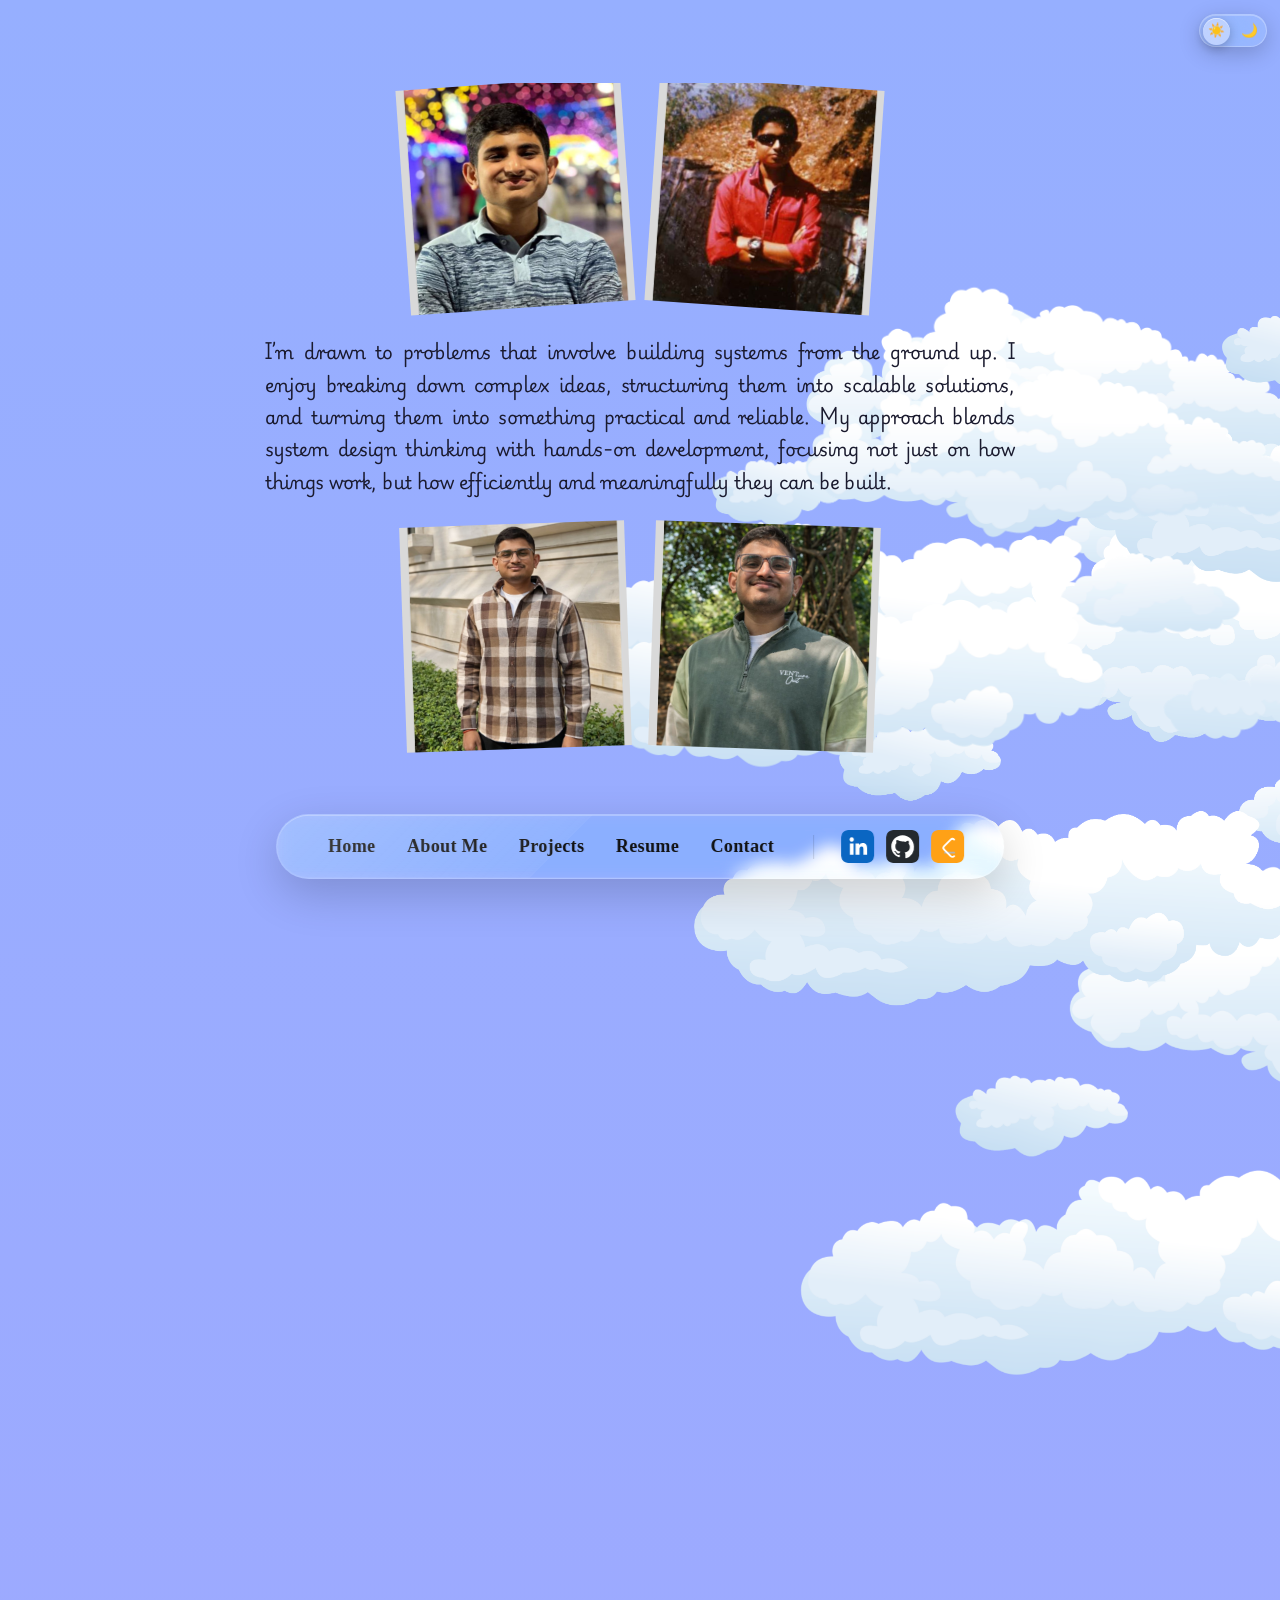
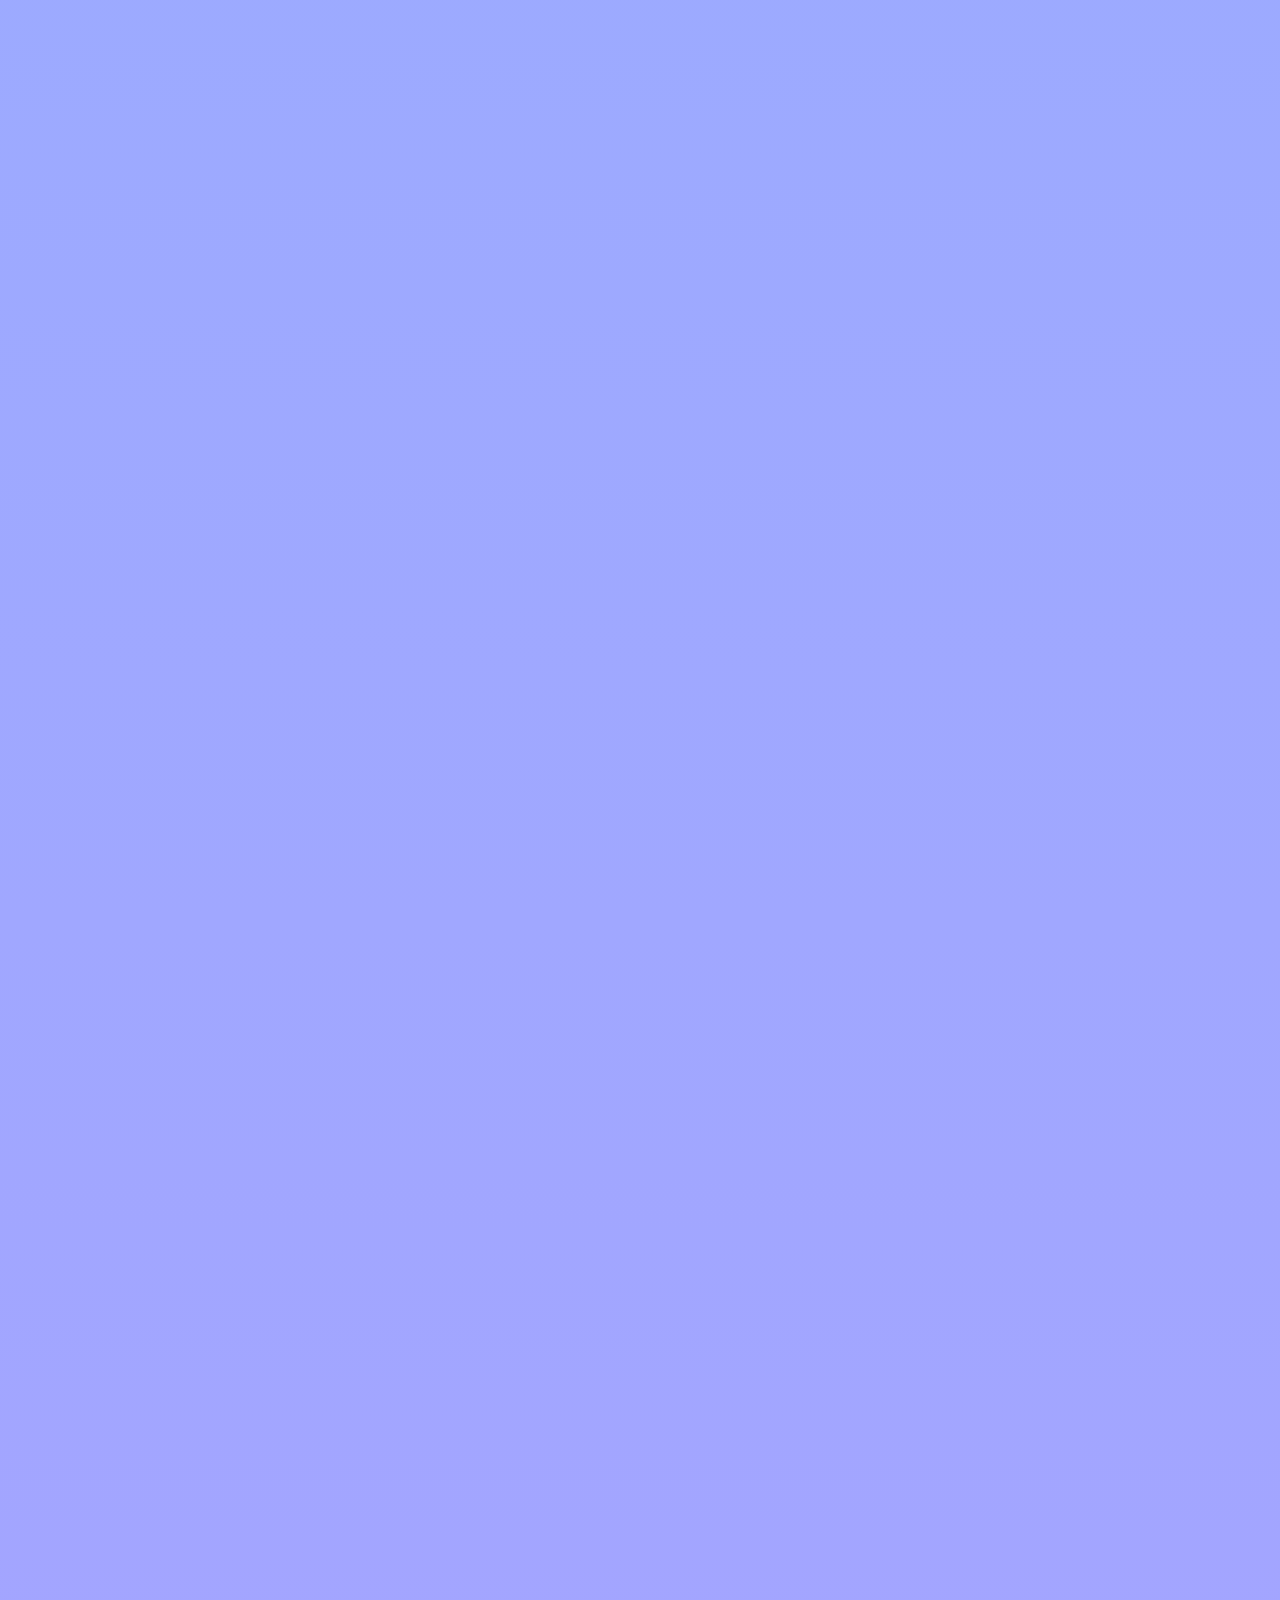
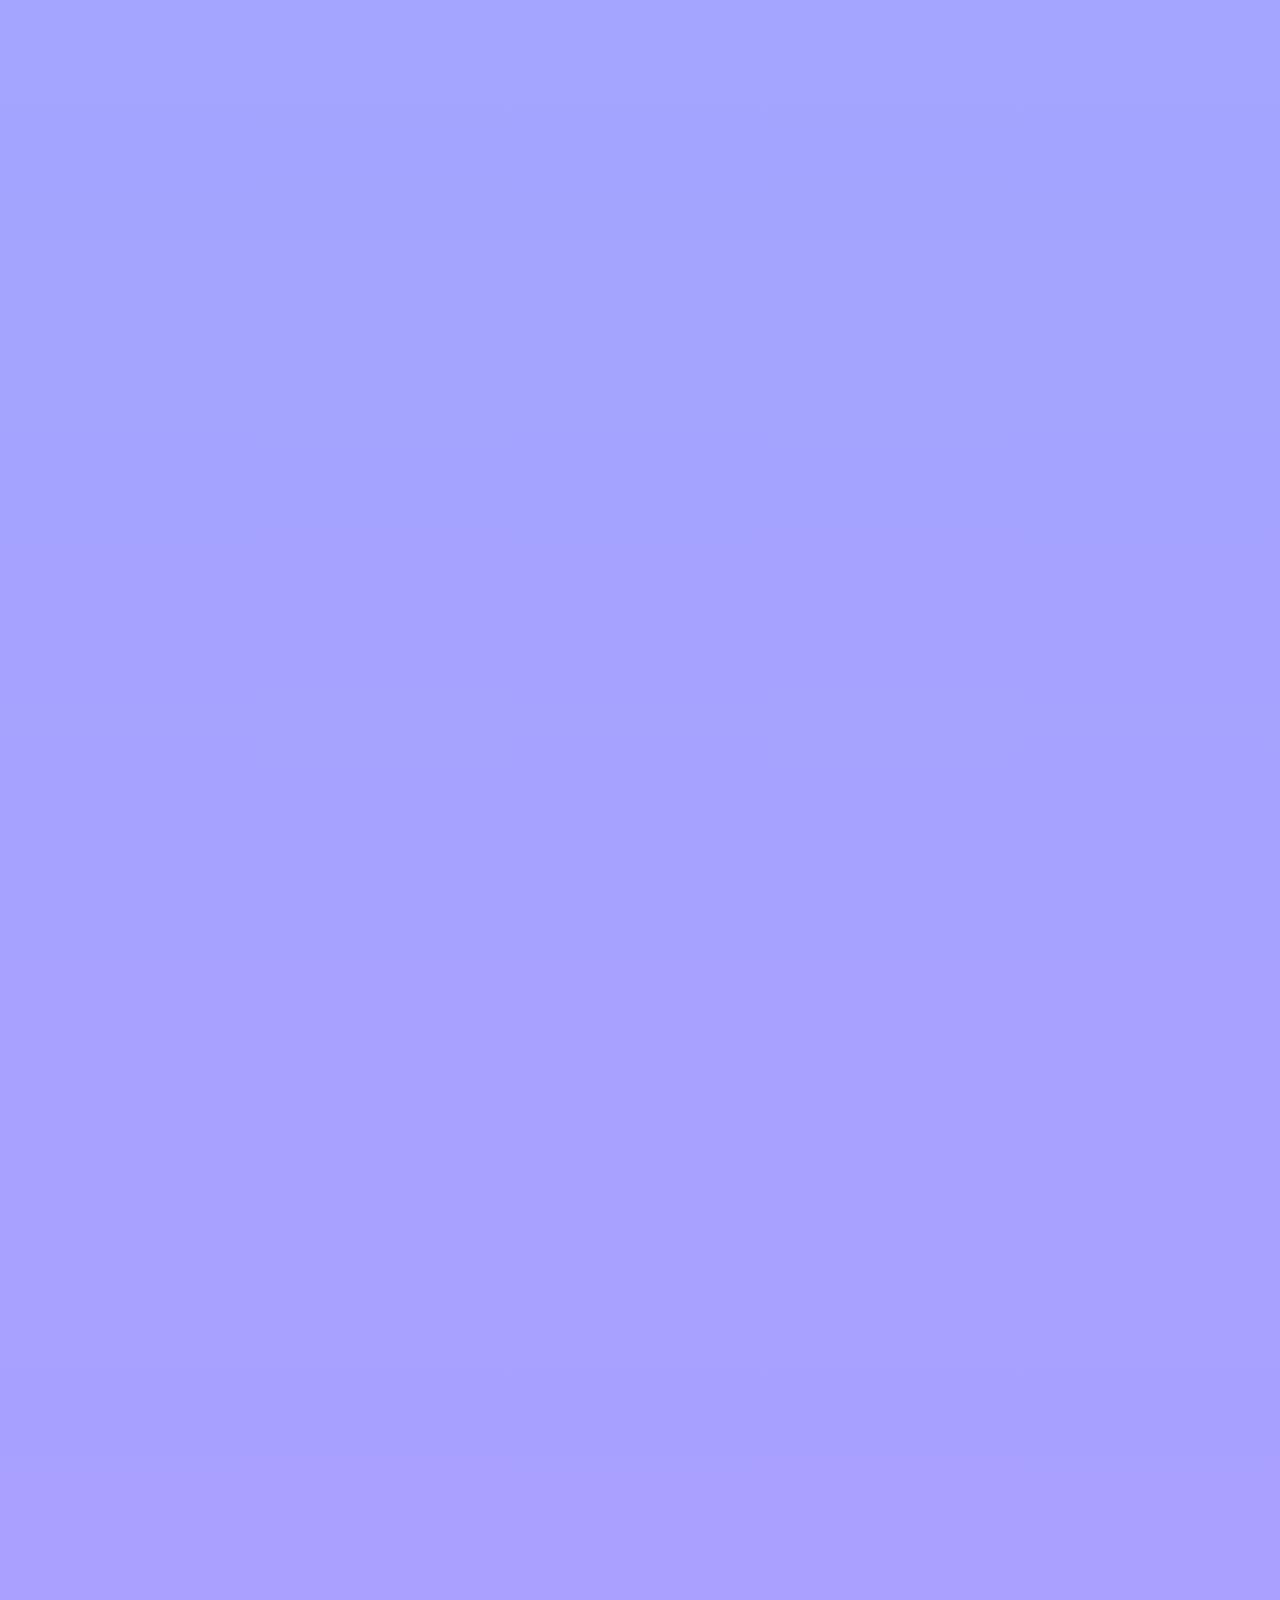
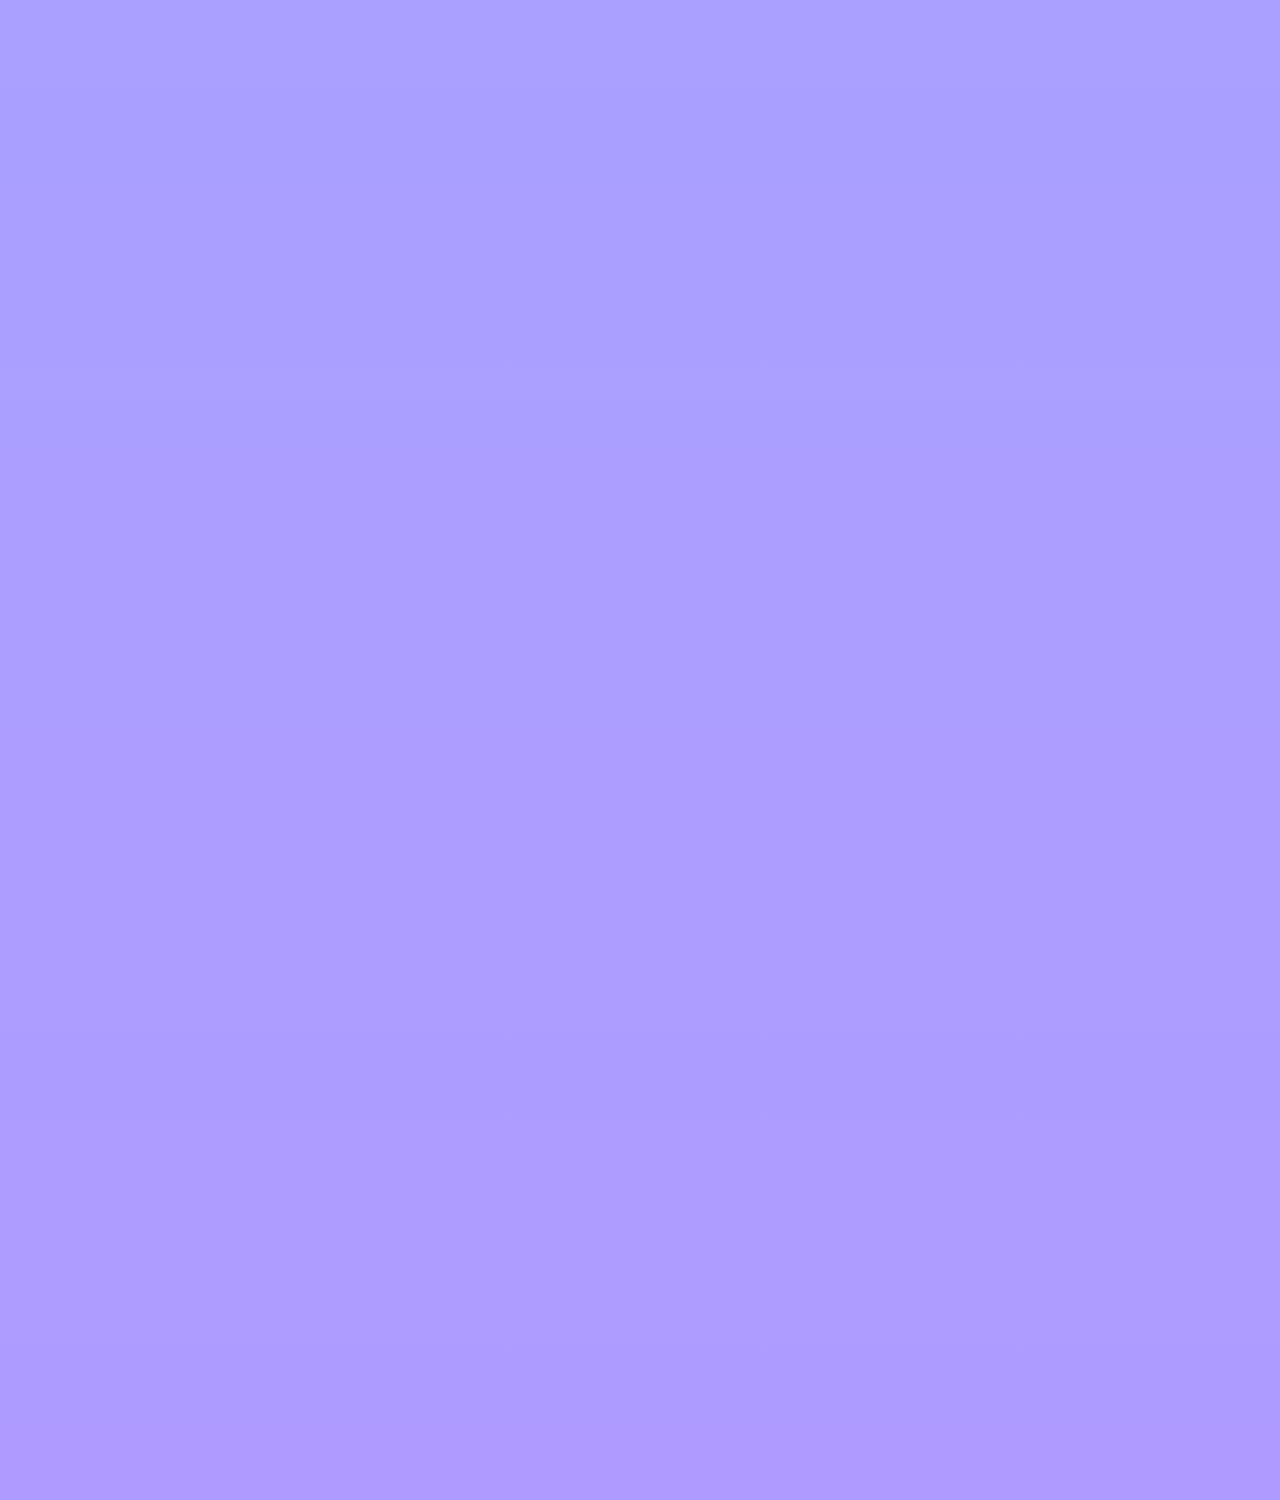
==== commit 1d419ac9: "changed resume" ====
--- a/about.html
+++ b/about.html
@@ -161,7 +161,7 @@
     <a href="index.html" class="nav-link">Home</a>
     <a href="about.html" class="nav-link">About Me</a>
     <a href="project.html" class="nav-link">Projects</a>
-    <a href="https://drive.google.com/file/d/1rkzDHV0mvofhrqByRTvXyIO78OkvjjfY/view?usp=sharing" class="nav-link" target="_blank" rel="noopener noreferrer">Resume</a>
+    <a href="https://drive.google.com/file/d/1Cm_XN1ZUBu211FfoA7xsxRODMyf6nCsr/view?usp=sharing" class="nav-link" target="_blank" rel="noopener noreferrer">Resume</a>
     <a href="#" class="nav-link" onclick="window.scrollTo({top: document.body.scrollHeight, behavior: 'smooth'}); return false;">Contact</a>
   </div>
   <div class="nav-sep"></div>
